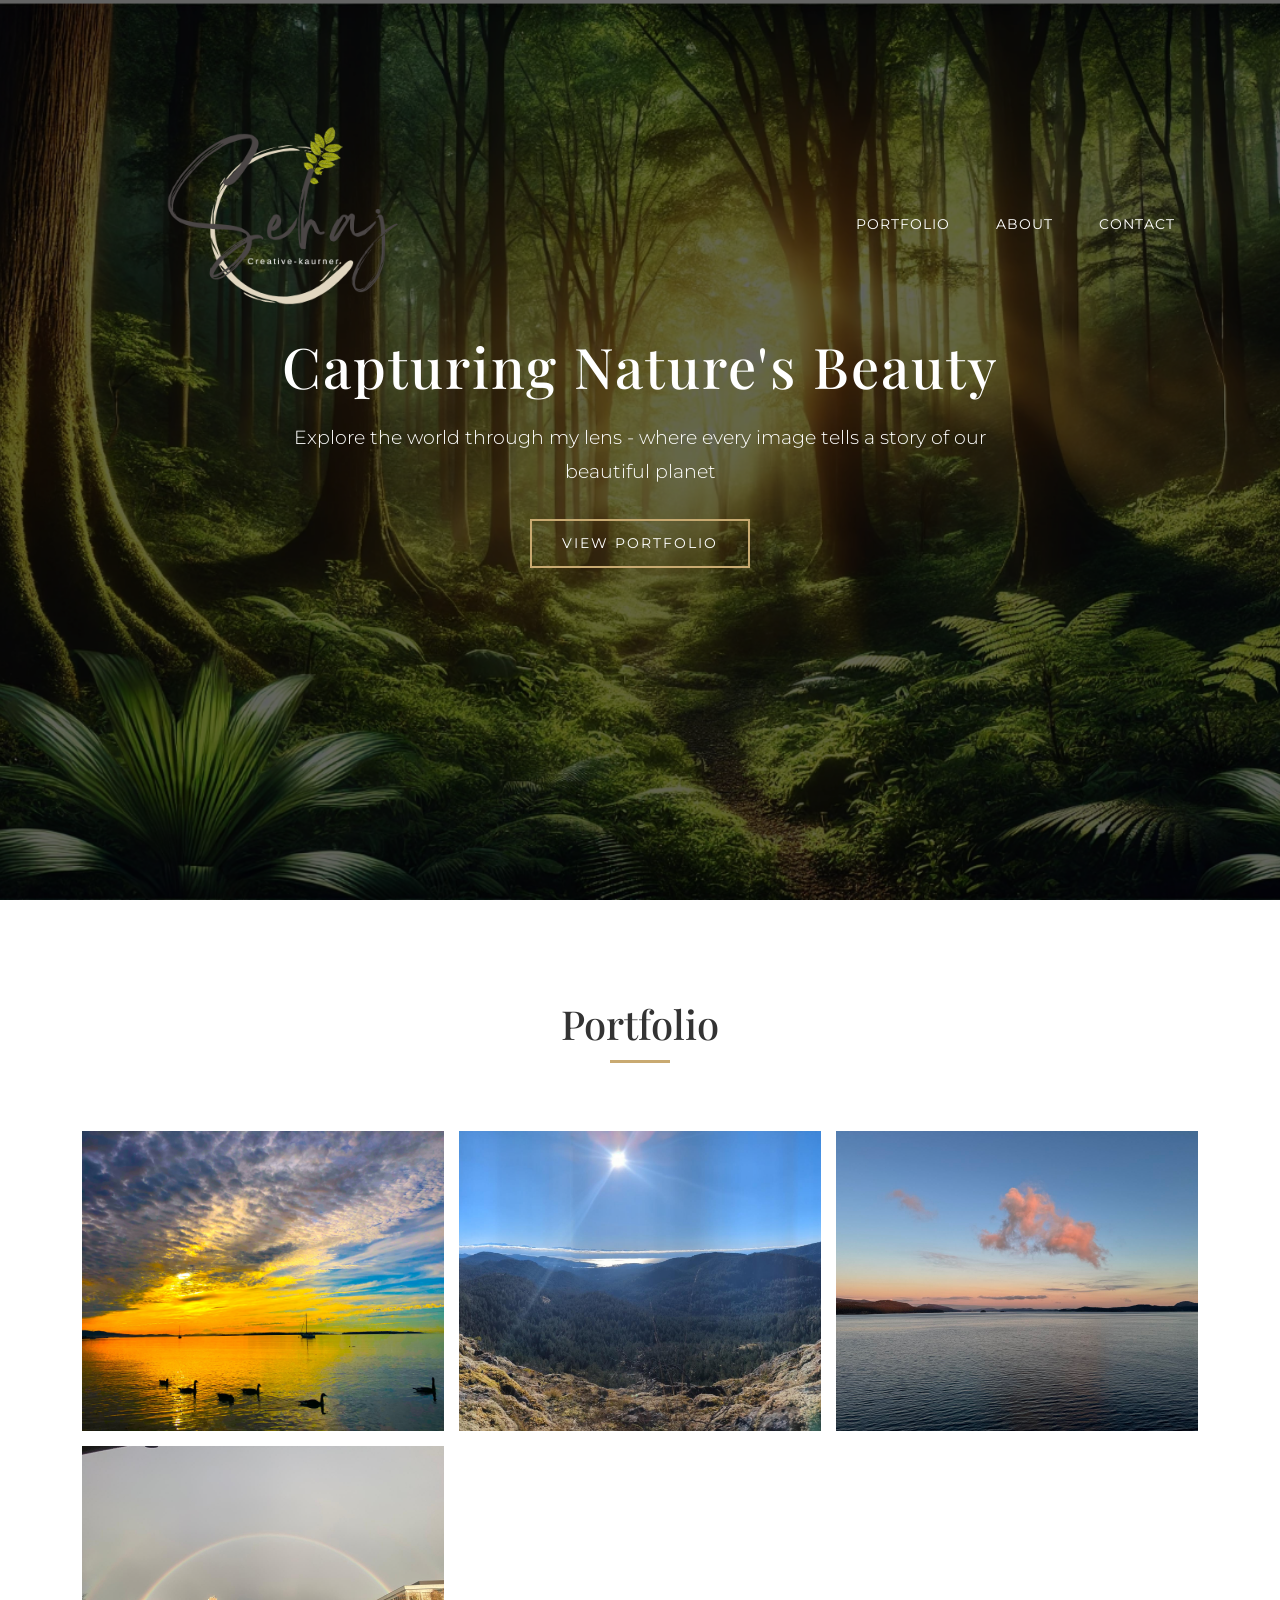
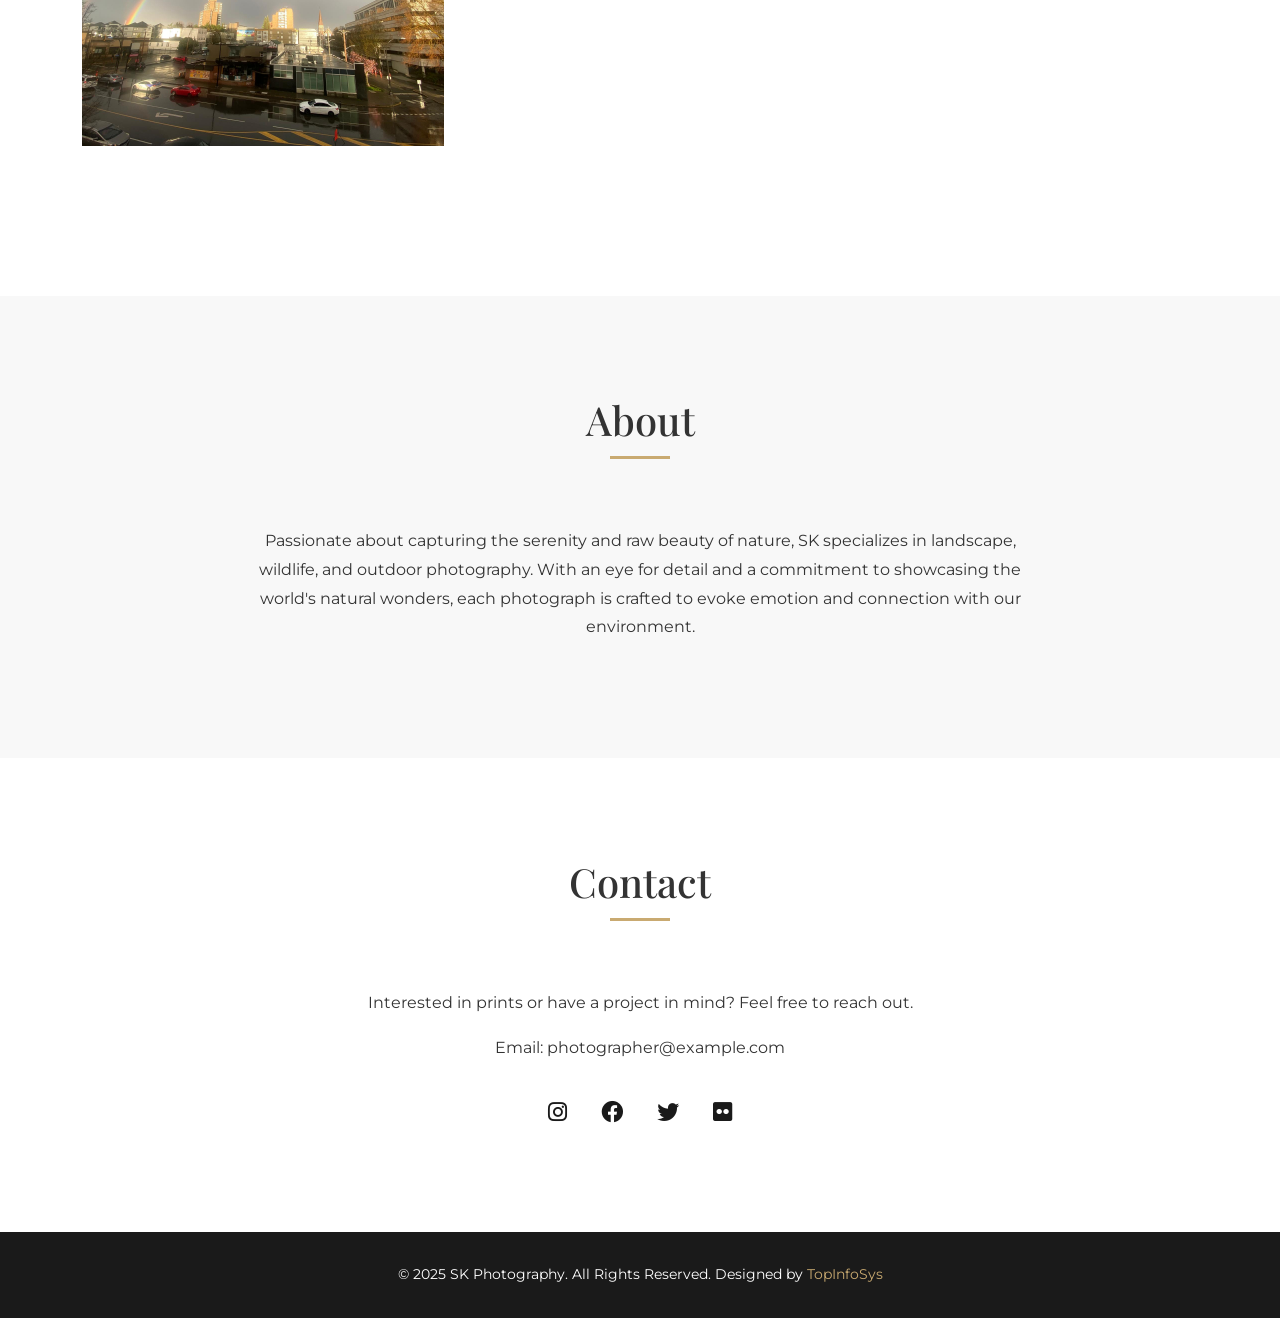
==== index.html @ 9649a6fe "Recentchangev4" ====
<!DOCTYPE html>
<html lang="en">
<head>
    <meta charset="UTF-8">
    <meta name="viewport" content="width=device-width, initial-scale=1.0">
    <title>Nature Photography</title>
    <link href="https://cdn.jsdelivr.net/npm/bootstrap@5.3.0/dist/css/bootstrap.min.css" rel="stylesheet">
    <link rel="stylesheet" href="https://cdnjs.cloudflare.com/ajax/libs/font-awesome/6.0.0-beta3/css/all.min.css">
    <link href="https://fonts.googleapis.com/css2?family=Montserrat:wght@300;400;500;600&family=Playfair+Display:wght@400;500;600&display=swap" rel="stylesheet">
    <style>
        :root {
            --primary-color: #1a1a1a;
            --secondary-color: #f8f8f8;
            --accent-color: #c9aa71;
            --text-color: #333;
            --light-text: #999;
        }
        
        body {
            font-family: 'Montserrat', sans-serif;
            background-color: var(--secondary-color);
            color: var(--text-color);
			background-image: url('bkg.jog');
            line-height: 1.8;
            margin: 0;
            padding: 0;
        }
        
        h1, h2, h3 {
            font-family: 'Playfair Display', serif;
            font-weight: 500;
        }
        
        .navbar {
            background-color: transparent;
            position: absolute;
            width: 100%;
            top: 0;
            z-index: 1000;
            padding: 20px 0;
            transition: all 0.3s ease;
        }
        
        .navbar.scrolled {
            background-color: var(--primary-color);
            position: fixed;
            padding: 10px 0;
            box-shadow: 0 2px 10px rgba(0,0,0,0.1);
        }
        
        .navbar-brand {
            font-family: 'Playfair Display', serif;
            font-size: 24px;
            color: white !important;
            letter-spacing: 1px;
            display: flex;
            align-items: center;
        }
        
        .logo-img {
            height: 400px;
            margin-right: 10px;
        }
        
        .nav-link {
            color: white !important;
            font-size: 14px;
            text-transform: uppercase;
            letter-spacing: 1px;
            margin: 0 15px;
            position: relative;
        }
        
        .nav-link:after {
            content: '';
            position: absolute;
            width: 0;
            height: 2px;
            background: var(--accent-color);
            left: 0;
            bottom: -5px;
            transition: width 0.3s;
        }
        
        .nav-link:hover:after {
            width: 100%;
        }
        
        .hero {
            background: url('hero.PNG') center/cover no-repeat;
            height: 100vh;
            display: flex;
            align-items: center;
            justify-content: center;
            position: relative;
            color: white;
        }
        
        .hero::before {
            content: "";
            position: absolute;
            top: 0; left: 0;
            width: 100%; height: 100%;
            background: rgba(0, 0, 0, 0.6);
        }
        
        .hero-content {
            text-align: center;
            position: relative;
            z-index: 1;
            max-width: 800px;
            padding: 20px;
        }
        
        .hero-content h1 {
            font-size: 3.5rem;
            margin-bottom: 20px;
            letter-spacing: 2px;
        }
        
        .hero-content p {
            font-size: 1.2rem;
            margin-bottom: 30px;
            font-weight: 300;
        }
        
        .btn-custom {
            background-color: transparent;
            color: white;
            border: 2px solid var(--accent-color);
            border-radius: 0;
            padding: 12px 30px;
            text-transform: uppercase;
            letter-spacing: 2px;
            font-size: 14px;
            transition: all 0.3s ease;
            position: relative;
            overflow: hidden;
        }
        
        .btn-custom:hover {
            background-color: var(--accent-color);
            color: var(--primary-color);
        }
        
        .section-title {
            text-align: center;
            margin-bottom: 60px;
            position: relative;
        }
        
        .section-title h2 {
            font-size: 2.5rem;
            display: inline-block;
            position: relative;
            padding-bottom: 15px;
        }
        
        .section-title h2:after {
            content: '';
            position: absolute;
            width: 60px;
            height: 3px;
            background: var(--accent-color);
            bottom: 0;
            left: 50%;
            transform: translateX(-50%);
        }
        
        .portfolio-section {
            padding: 100px 0;
            background-color: white;
        }
        
        .gallery-container {
            display: grid;
            grid-template-columns: repeat(auto-fill, minmax(300px, 1fr));
            grid-gap: 15px;
            margin-bottom: 50px;
        }
        
        .gallery-item {
            position: relative;
            overflow: hidden;
            height: 300px;
        }
        
        .gallery-item img {
            width: 100%;
            height: 100%;
            object-fit: cover;
            transition: transform 0.8s;
        }
        
        .gallery-item:hover img {
            transform: scale(1.05);
        }
        
        .gallery-overlay {
            position: absolute;
            top: 0;
            left: 0;
            width: 100%;
            height: 100%;
            background: rgba(0,0,0,0.7);
            opacity: 0;
            display: flex;
            align-items: center;
            justify-content: center;
            transition: opacity 0.5s;
        }
        
        .gallery-item:hover .gallery-overlay {
            opacity: 1;
        }
        
        .gallery-overlay-content {
            color: white;
            text-align: center;
            padding: 20px;
        }
        
        .gallery-overlay-content h4 {
            font-size: 18px;
            margin-bottom: 10px;
        }
        
        .gallery-overlay-content p {
            font-size: 14px;
            margin-bottom: 0;
        }
        
        .about-section {
            padding: 100px 0;
            background-color: var(--secondary-color);
        }
        
        .about-content {
            max-width: 800px;
            margin: 0 auto;
            text-align: center;
        }
        
        .contact-section {
            padding: 100px 0;
            background-color: white;
        }
        
        .contact-content {
            max-width: 800px;
            margin: 0 auto;
            text-align: center;
        }
        
        .social-icons {
            margin-top: 30px;
        }
        
        .social-icons a {
            color: var(--primary-color);
            font-size: 22px;
            margin: 0 15px;
            transition: color 0.3s;
        }
        
        .social-icons a:hover {
            color: var(--accent-color);
        }
        
        .footer {
            background: var(--primary-color);
            color: white;
            padding: 30px 0;
            text-align: center;
        }
        
        .footer p {
            margin-bottom: 0;
            font-size: 14px;
        }
        
        .footer a {
            color: var(--accent-color);
            text-decoration: none;
            transition: opacity 0.3s;
        }
        
        .footer a:hover {
            opacity: 0.8;
            text-decoration: underline;
        }
    </style>
</head>
<body>
    <nav class="navbar navbar-expand-lg navbar-dark">
        <div class="container">
            <a class="navbar-brand" href="#">
                <img src="logo.png" alt="Sehaj Photography Logo" class="logo-img">
            </a>
            <button class="navbar-toggler" type="button" data-bs-toggle="collapse" data-bs-target="#navbarNav" aria-controls="navbarNav" aria-expanded="false" aria-label="Toggle navigation">
                <span class="navbar-toggler-icon"></span>
            </button>
            <div class="collapse navbar-collapse" id="navbarNav">
                <ul class="navbar-nav ms-auto">
                    <li class="nav-item">
                        <a class="nav-link" href="#portfolio">Portfolio</a>
                    </li>
                    <li class="nav-item">
                        <a class="nav-link" href="#about">About</a>
                    </li>
                    <li class="nav-item">
                        <a class="nav-link" href="#contact">Contact</a>
                    </li>
                </ul>
            </div>
        </div>
    </nav>

    <section class="hero">
        <div class="hero-content">
            <h1>Capturing Nature's Beauty</h1>
            <p>Explore the world through my lens - where every image tells a story of our beautiful planet</p>
            <a href="#portfolio" class="btn btn-custom">View Portfolio</a>
        </div>
    </section>
    
    <section id="portfolio" class="portfolio-section">
        <div class="container">
            <div class="section-title">
                <h2>Portfolio</h2>
            </div>
            
            <div class="gallery-container">
                <div class="gallery-item">
                    <img src="sunrise.jpeg" alt="Sunrise">
                    <div class="gallery-overlay">
                        <div class="gallery-overlay-content">
                            <h4>Sunrise Moments</h4>
                            <p>Capturing the first light of day</p>
                        </div>
                    </div>
                </div>
                <div class="gallery-item">
                    <img src="mountains.jpeg" alt="Mountain">
                    <div class="gallery-overlay">
                        <div class="gallery-overlay-content">
                            <h4>Majestic Peaks</h4>
                            <p>The grandeur of mountain landscapes</p>
                        </div>
                    </div>
                </div>
                <div class="gallery-item">
                    <img src="Clouds.jpeg" alt="Clouds">
                    <div class="gallery-overlay">
                        <div class="gallery-overlay-content">
                            <h4>Sky Dreams</h4>
                            <p>The ever-changing canvas above</p>
                        </div>
                    </div>
                </div>
                <div class="gallery-item">
                    <img src="Rainbow.jpeg" alt="Rainbow">
                    <div class="gallery-overlay">
                        <div class="gallery-overlay-content">
                            <h4>Nature's Spectrum</h4>
                            <p>The magic after the rain</p>
                        </div>
                    </div>
                </div>
            </div>
        </div>
    </section>
    
    <section id="about" class="about-section">
        <div class="container">
            <div class="section-title">
                <h2>About</h2>
            </div>
            <div class="about-content">
                <p>Passionate about capturing the serenity and raw beauty of nature, SK specializes in landscape, wildlife, and outdoor photography. With an eye for detail and a commitment to showcasing the world's natural wonders, each photograph is crafted to evoke emotion and connection with our environment.</p>
            </div>
        </div>
    </section>
    
    <section id="contact" class="contact-section">
        <div class="container">
            <div class="section-title">
                <h2>Contact</h2>
            </div>
            <div class="contact-content">
                <p>Interested in prints or have a project in mind? Feel free to reach out.</p>
                <p>Email: photographer@example.com</p>
                <div class="social-icons">
                    <a href="#"><i class="fab fa-instagram"></i></a>
                    <a href="#"><i class="fab fa-facebook"></i></a>
                    <a href="#"><i class="fab fa-twitter"></i></a>
                    <a href="#"><i class="fab fa-flickr"></i></a>
                </div>
            </div>
        </div>
    </section>
    
    <footer class="footer">
        <div class="container">
            <p>© 2025 SK Photography. All Rights Reserved. Designed by <a href="https://www.topinfosys.com/">TopInfoSys</a></p>
        </div>
    </footer>
    
    <script src="https://cdn.jsdelivr.net/npm/bootstrap@5.3.0/dist/js/bootstrap.bundle.min.js"></script>
    <script>
        // Navbar scroll effect
        window.addEventListener('scroll', function() {
            const navbar = document.querySelector('.navbar');
            if (window.scrollY > 50) {
                navbar.classList.add('scrolled');
            } else {
                navbar.classList.remove('scrolled');
            }
        });
    </script>
</body>
</html>
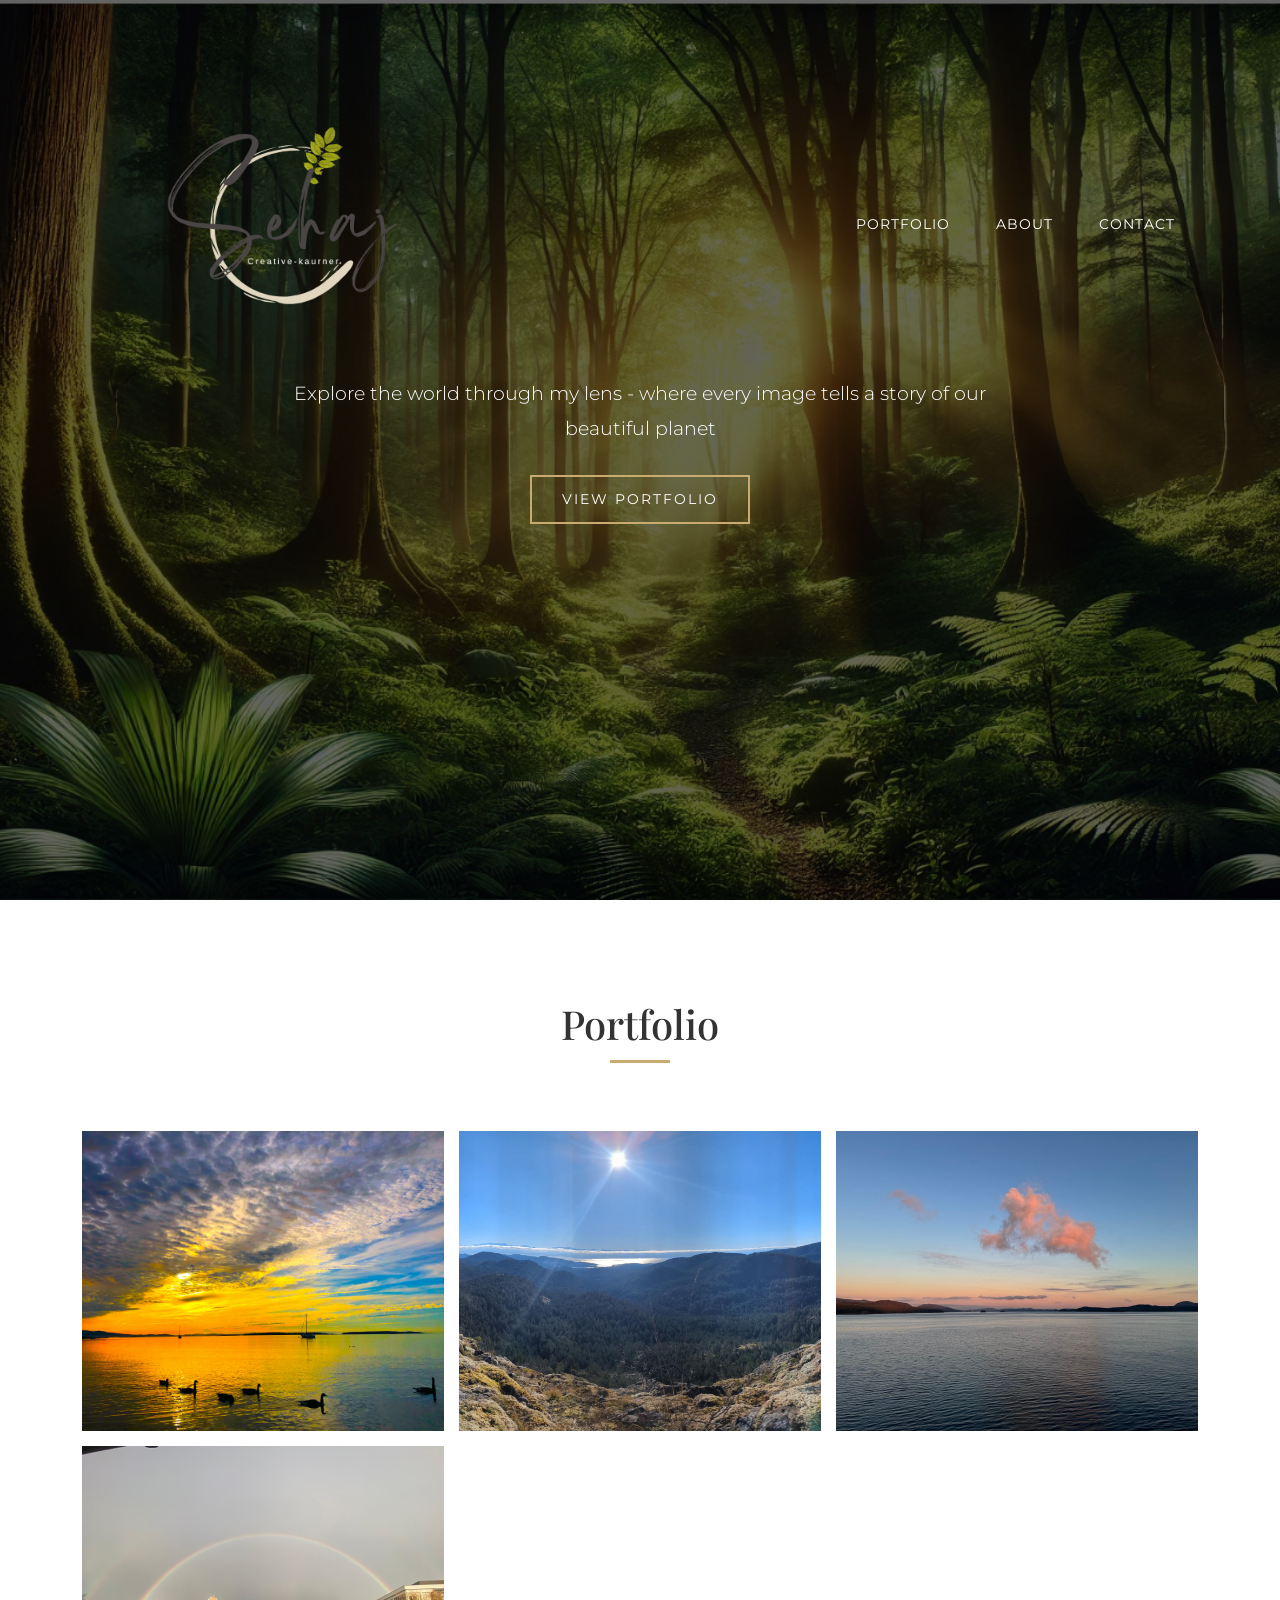
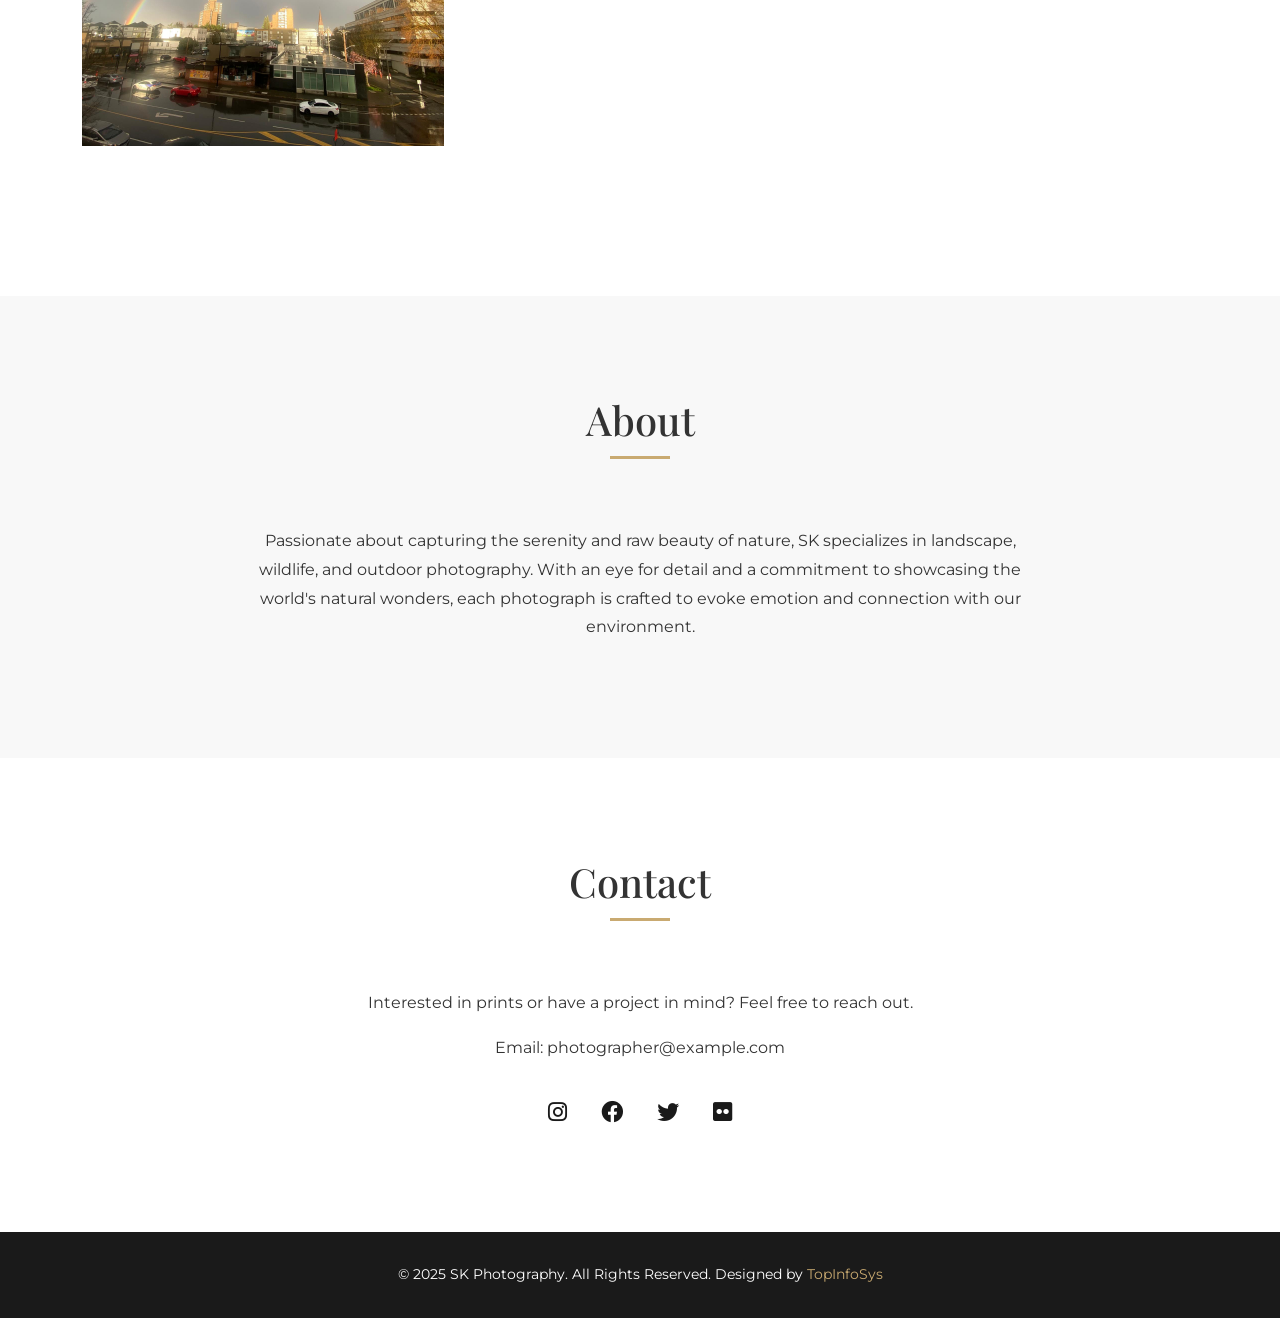
==== commit 281ea878: "sjvchanges" ====
--- a/index.html
+++ b/index.html
@@ -318,7 +318,6 @@
 
     <section class="hero">
         <div class="hero-content">
-            <h1>Capturing Nature's Beauty</h1>
             <p>Explore the world through my lens - where every image tells a story of our beautiful planet</p>
             <a href="#portfolio" class="btn btn-custom">View Portfolio</a>
         </div>
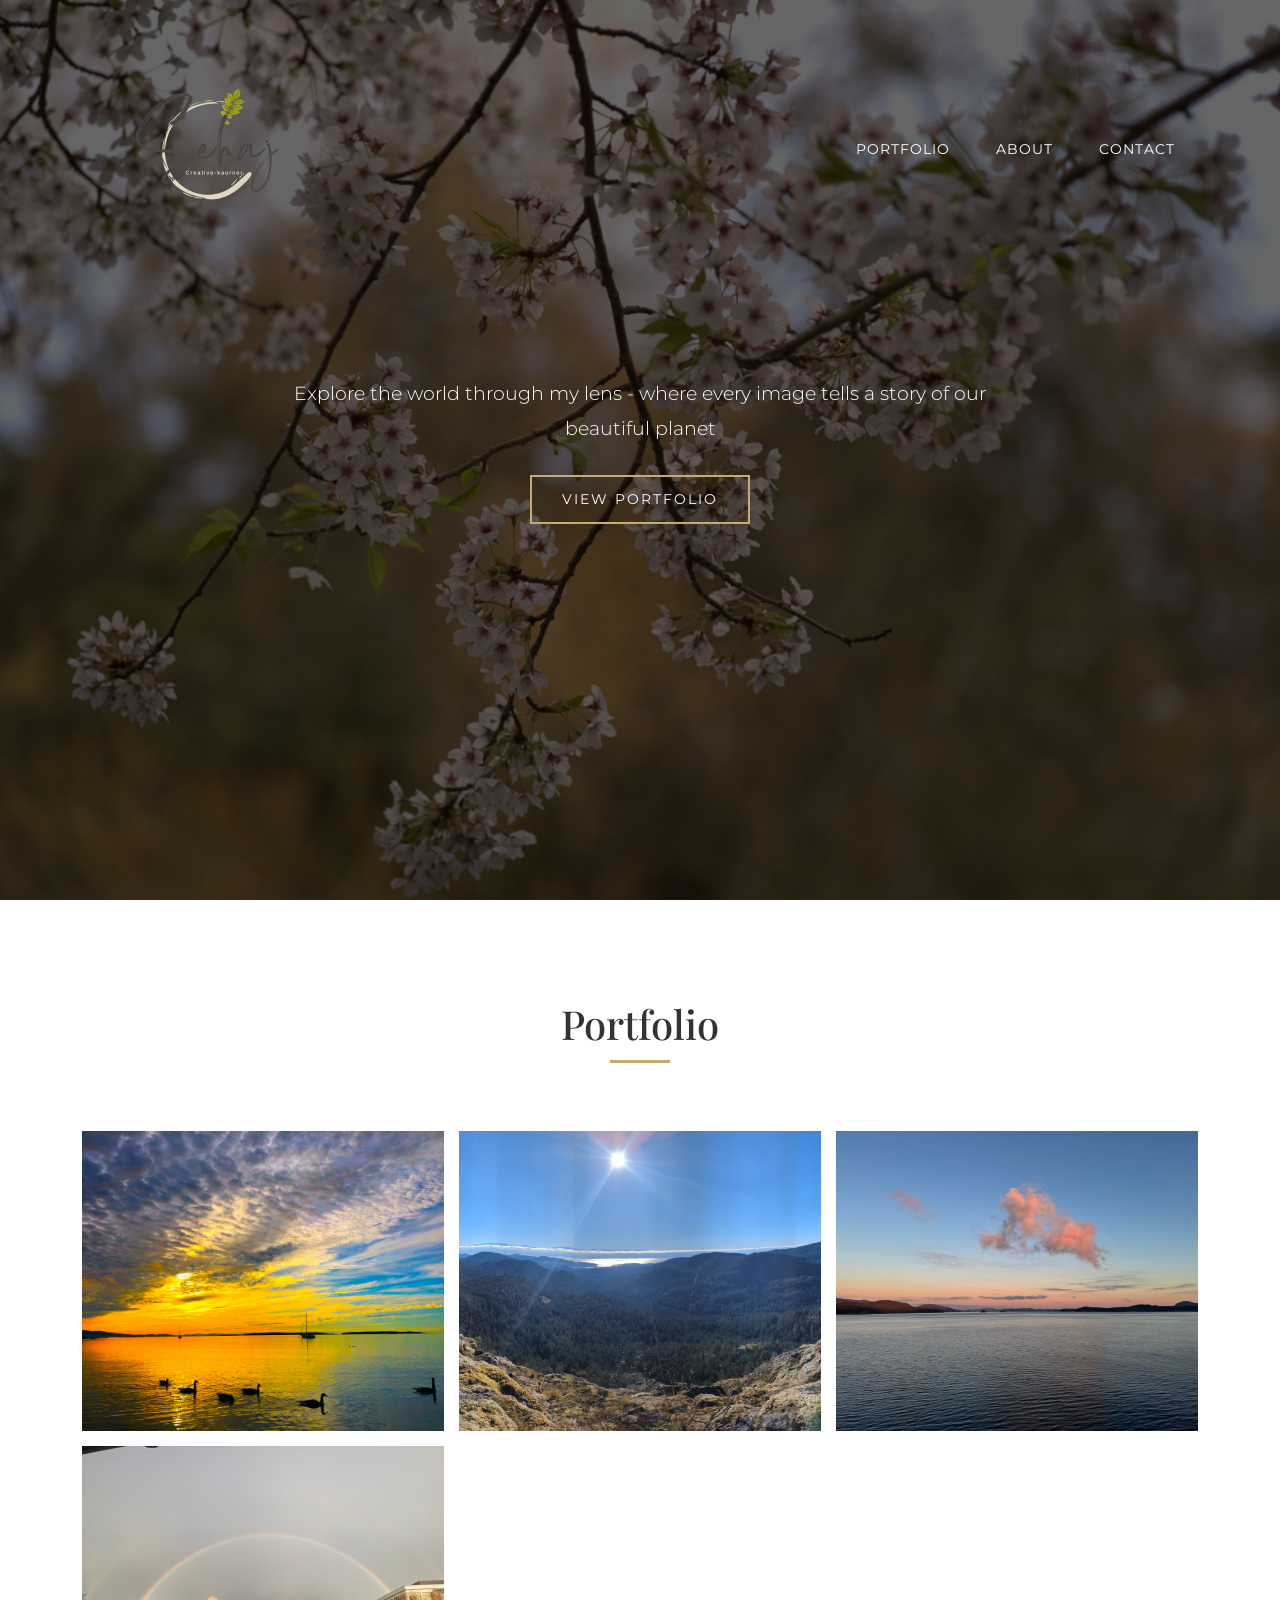
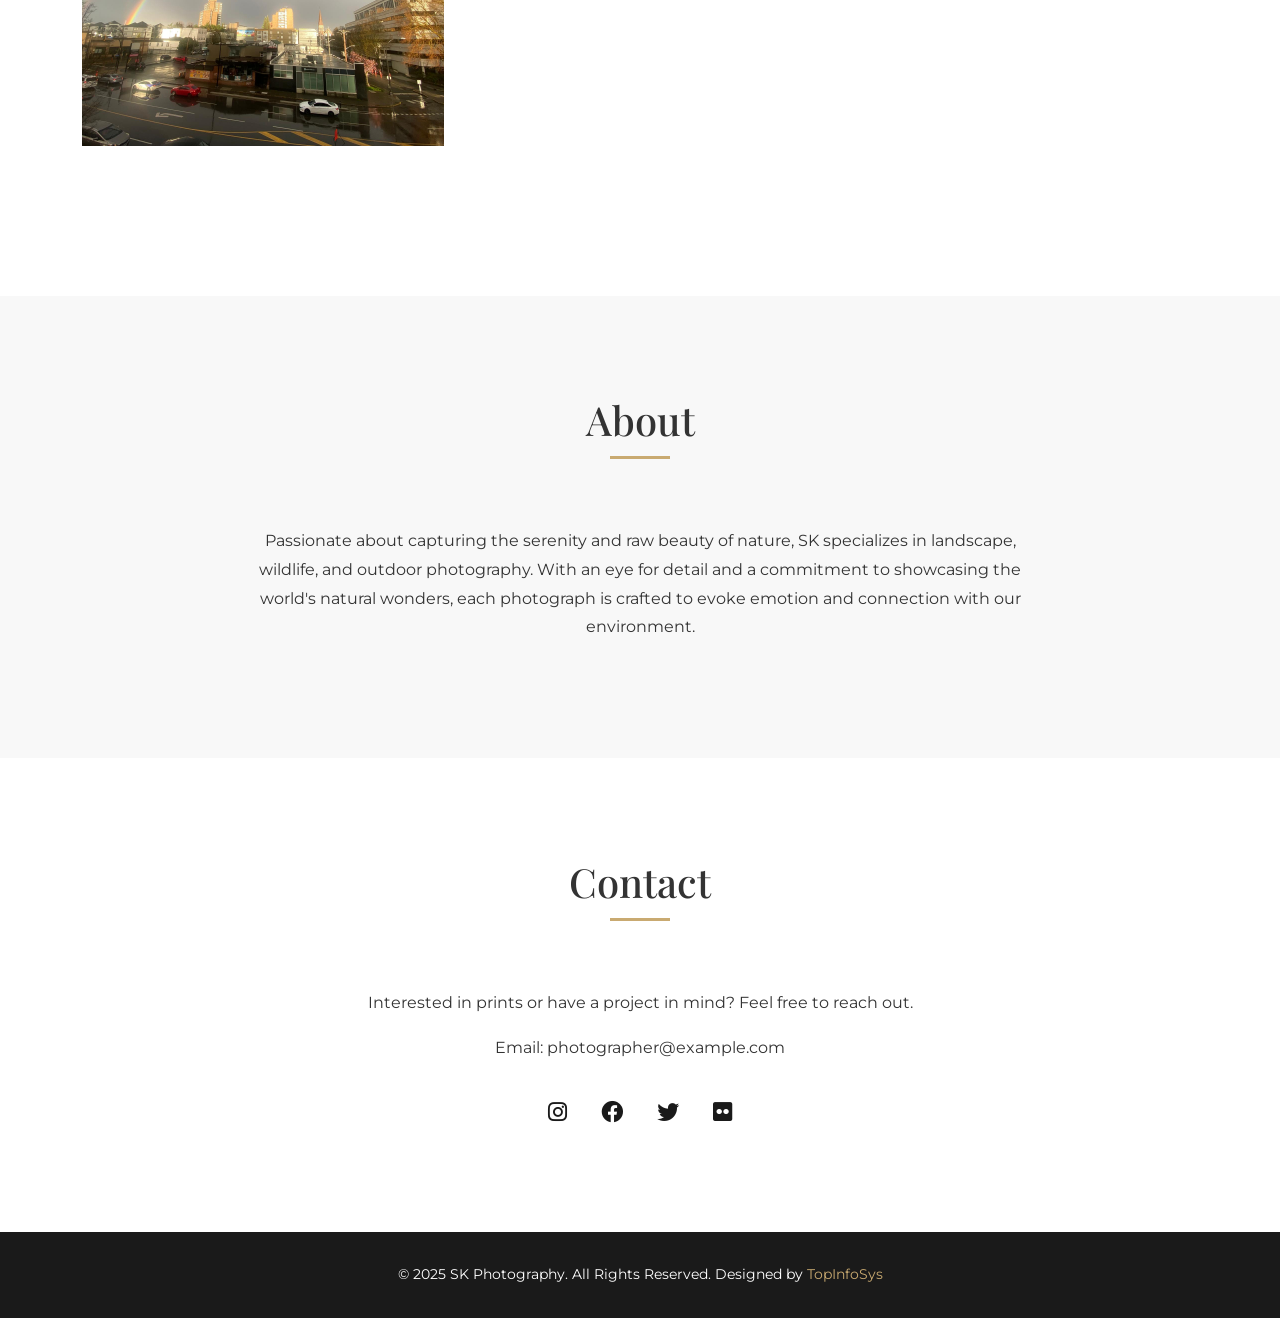
==== commit f056a40e: "sj6" ====
--- a/index.html
+++ b/index.html
@@ -58,7 +58,7 @@
         }
         
         .logo-img {
-            height: 400px;
+            height: 250px;
             margin-right: 10px;
         }
         
@@ -87,7 +87,7 @@
         }
         
         .hero {
-            background: url('hero.PNG') center/cover no-repeat;
+            background: url('hero.png') center/cover no-repeat;
             height: 100vh;
             display: flex;
             align-items: center;
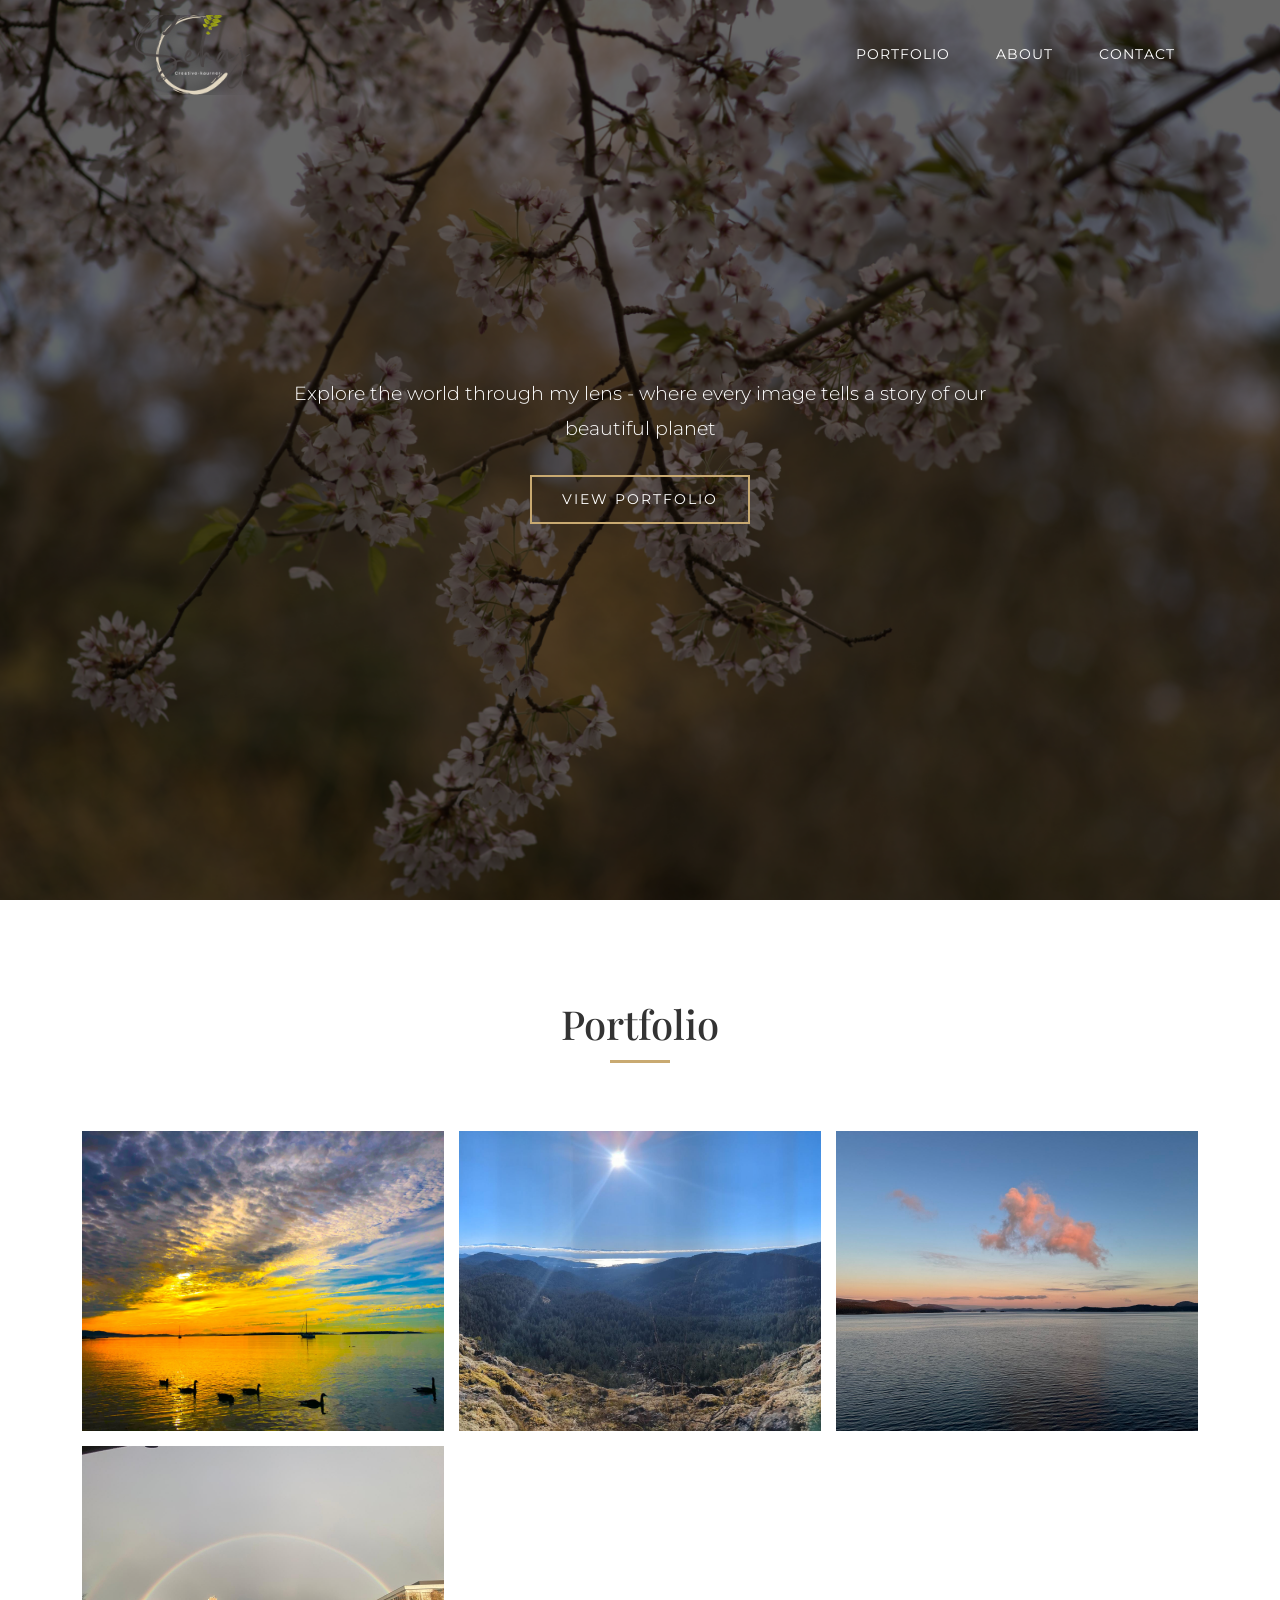
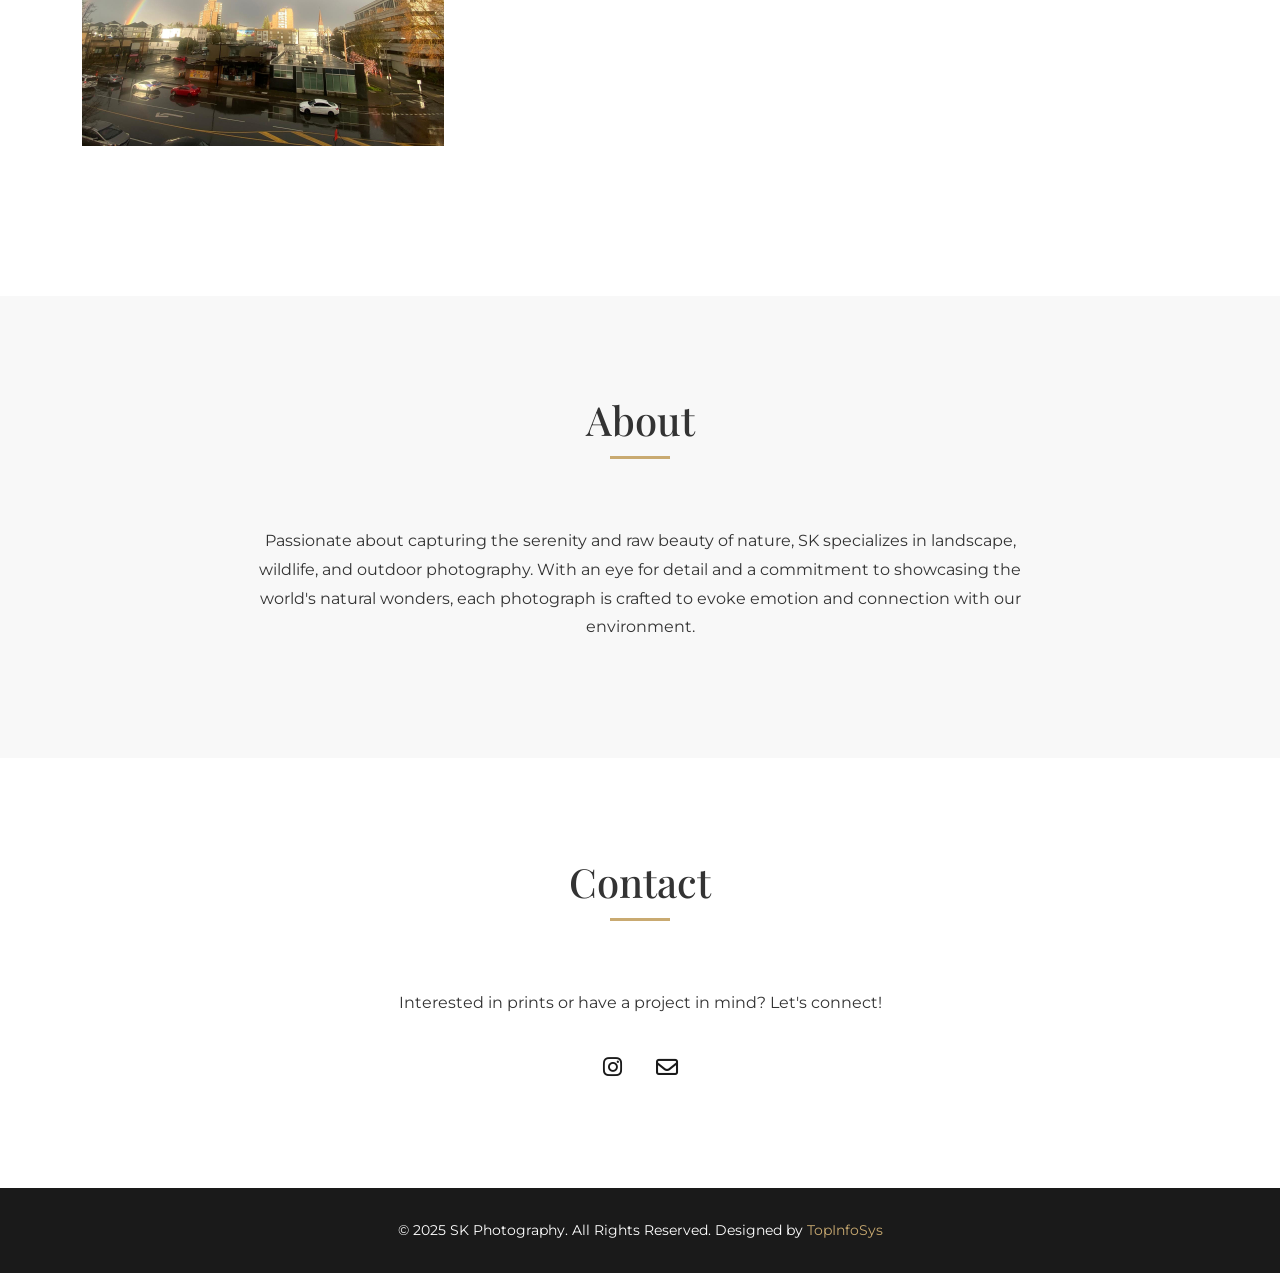
==== commit 588a441c: "footer" ====
--- a/index.html
+++ b/index.html
@@ -1,421 +1,495 @@
-<!DOCTYPE html>
-<html lang="en">
-<head>
-    <meta charset="UTF-8">
-    <meta name="viewport" content="width=device-width, initial-scale=1.0">
-    <title>Nature Photography</title>
-    <link href="https://cdn.jsdelivr.net/npm/bootstrap@5.3.0/dist/css/bootstrap.min.css" rel="stylesheet">
-    <link rel="stylesheet" href="https://cdnjs.cloudflare.com/ajax/libs/font-awesome/6.0.0-beta3/css/all.min.css">
-    <link href="https://fonts.googleapis.com/css2?family=Montserrat:wght@300;400;500;600&family=Playfair+Display:wght@400;500;600&display=swap" rel="stylesheet">
-    <style>
-        :root {
-            --primary-color: #1a1a1a;
-            --secondary-color: #f8f8f8;
-            --accent-color: #c9aa71;
-            --text-color: #333;
-            --light-text: #999;
-        }
-        
-        body {
-            font-family: 'Montserrat', sans-serif;
-            background-color: var(--secondary-color);
-            color: var(--text-color);
-			background-image: url('bkg.jog');
-            line-height: 1.8;
-            margin: 0;
-            padding: 0;
-        }
-        
-        h1, h2, h3 {
-            font-family: 'Playfair Display', serif;
-            font-weight: 500;
-        }
-        
-        .navbar {
-            background-color: transparent;
-            position: absolute;
-            width: 100%;
-            top: 0;
-            z-index: 1000;
-            padding: 20px 0;
-            transition: all 0.3s ease;
-        }
-        
-        .navbar.scrolled {
-            background-color: var(--primary-color);
-            position: fixed;
-            padding: 10px 0;
-            box-shadow: 0 2px 10px rgba(0,0,0,0.1);
-        }
-        
-        .navbar-brand {
-            font-family: 'Playfair Display', serif;
-            font-size: 24px;
-            color: white !important;
-            letter-spacing: 1px;
-            display: flex;
-            align-items: center;
-        }
-        
-        .logo-img {
-            height: 250px;
-            margin-right: 10px;
-        }
-        
-        .nav-link {
-            color: white !important;
-            font-size: 14px;
-            text-transform: uppercase;
-            letter-spacing: 1px;
-            margin: 0 15px;
-            position: relative;
-        }
-        
-        .nav-link:after {
-            content: '';
-            position: absolute;
-            width: 0;
-            height: 2px;
-            background: var(--accent-color);
-            left: 0;
-            bottom: -5px;
-            transition: width 0.3s;
-        }
-        
-        .nav-link:hover:after {
-            width: 100%;
-        }
-        
-        .hero {
-            background: url('hero.png') center/cover no-repeat;
-            height: 100vh;
-            display: flex;
-            align-items: center;
-            justify-content: center;
-            position: relative;
-            color: white;
-        }
-        
-        .hero::before {
-            content: "";
-            position: absolute;
-            top: 0; left: 0;
-            width: 100%; height: 100%;
-            background: rgba(0, 0, 0, 0.6);
-        }
-        
-        .hero-content {
-            text-align: center;
-            position: relative;
-            z-index: 1;
-            max-width: 800px;
-            padding: 20px;
-        }
-        
-        .hero-content h1 {
-            font-size: 3.5rem;
-            margin-bottom: 20px;
-            letter-spacing: 2px;
-        }
-        
-        .hero-content p {
-            font-size: 1.2rem;
-            margin-bottom: 30px;
-            font-weight: 300;
-        }
-        
-        .btn-custom {
-            background-color: transparent;
-            color: white;
-            border: 2px solid var(--accent-color);
-            border-radius: 0;
-            padding: 12px 30px;
-            text-transform: uppercase;
-            letter-spacing: 2px;
-            font-size: 14px;
-            transition: all 0.3s ease;
-            position: relative;
-            overflow: hidden;
-        }
-        
-        .btn-custom:hover {
-            background-color: var(--accent-color);
-            color: var(--primary-color);
-        }
-        
-        .section-title {
-            text-align: center;
-            margin-bottom: 60px;
-            position: relative;
-        }
-        
-        .section-title h2 {
-            font-size: 2.5rem;
-            display: inline-block;
-            position: relative;
-            padding-bottom: 15px;
-        }
-        
-        .section-title h2:after {
-            content: '';
-            position: absolute;
-            width: 60px;
-            height: 3px;
-            background: var(--accent-color);
-            bottom: 0;
-            left: 50%;
-            transform: translateX(-50%);
-        }
-        
-        .portfolio-section {
-            padding: 100px 0;
-            background-color: white;
-        }
-        
-        .gallery-container {
-            display: grid;
-            grid-template-columns: repeat(auto-fill, minmax(300px, 1fr));
-            grid-gap: 15px;
-            margin-bottom: 50px;
-        }
-        
-        .gallery-item {
-            position: relative;
-            overflow: hidden;
-            height: 300px;
-        }
-        
-        .gallery-item img {
-            width: 100%;
-            height: 100%;
-            object-fit: cover;
-            transition: transform 0.8s;
-        }
-        
-        .gallery-item:hover img {
-            transform: scale(1.05);
-        }
-        
-        .gallery-overlay {
-            position: absolute;
-            top: 0;
-            left: 0;
-            width: 100%;
-            height: 100%;
-            background: rgba(0,0,0,0.7);
-            opacity: 0;
-            display: flex;
-            align-items: center;
-            justify-content: center;
-            transition: opacity 0.5s;
-        }
-        
-        .gallery-item:hover .gallery-overlay {
-            opacity: 1;
-        }
-        
-        .gallery-overlay-content {
-            color: white;
-            text-align: center;
-            padding: 20px;
-        }
-        
-        .gallery-overlay-content h4 {
-            font-size: 18px;
-            margin-bottom: 10px;
-        }
-        
-        .gallery-overlay-content p {
-            font-size: 14px;
-            margin-bottom: 0;
-        }
-        
-        .about-section {
-            padding: 100px 0;
-            background-color: var(--secondary-color);
-        }
-        
-        .about-content {
-            max-width: 800px;
-            margin: 0 auto;
-            text-align: center;
-        }
-        
-        .contact-section {
-            padding: 100px 0;
-            background-color: white;
-        }
-        
-        .contact-content {
-            max-width: 800px;
-            margin: 0 auto;
-            text-align: center;
-        }
-        
-        .social-icons {
-            margin-top: 30px;
-        }
-        
-        .social-icons a {
-            color: var(--primary-color);
-            font-size: 22px;
-            margin: 0 15px;
-            transition: color 0.3s;
-        }
-        
-        .social-icons a:hover {
-            color: var(--accent-color);
-        }
-        
-        .footer {
-            background: var(--primary-color);
-            color: white;
-            padding: 30px 0;
-            text-align: center;
-        }
-        
-        .footer p {
-            margin-bottom: 0;
-            font-size: 14px;
-        }
-        
-        .footer a {
-            color: var(--accent-color);
-            text-decoration: none;
-            transition: opacity 0.3s;
-        }
-        
-        .footer a:hover {
-            opacity: 0.8;
-            text-decoration: underline;
-        }
-    </style>
-</head>
-<body>
-    <nav class="navbar navbar-expand-lg navbar-dark">
-        <div class="container">
-            <a class="navbar-brand" href="#">
-                <img src="logo.png" alt="Sehaj Photography Logo" class="logo-img">
-            </a>
-            <button class="navbar-toggler" type="button" data-bs-toggle="collapse" data-bs-target="#navbarNav" aria-controls="navbarNav" aria-expanded="false" aria-label="Toggle navigation">
-                <span class="navbar-toggler-icon"></span>
-            </button>
-            <div class="collapse navbar-collapse" id="navbarNav">
-                <ul class="navbar-nav ms-auto">
-                    <li class="nav-item">
-                        <a class="nav-link" href="#portfolio">Portfolio</a>
-                    </li>
-                    <li class="nav-item">
-                        <a class="nav-link" href="#about">About</a>
-                    </li>
-                    <li class="nav-item">
-                        <a class="nav-link" href="#contact">Contact</a>
-                    </li>
-                </ul>
-            </div>
-        </div>
-    </nav>
-
-    <section class="hero">
-        <div class="hero-content">
-            <p>Explore the world through my lens - where every image tells a story of our beautiful planet</p>
-            <a href="#portfolio" class="btn btn-custom">View Portfolio</a>
-        </div>
-    </section>
-    
-    <section id="portfolio" class="portfolio-section">
-        <div class="container">
-            <div class="section-title">
-                <h2>Portfolio</h2>
-            </div>
-            
-            <div class="gallery-container">
-                <div class="gallery-item">
-                    <img src="sunrise.jpeg" alt="Sunrise">
-                    <div class="gallery-overlay">
-                        <div class="gallery-overlay-content">
-                            <h4>Sunrise Moments</h4>
-                            <p>Capturing the first light of day</p>
-                        </div>
-                    </div>
-                </div>
-                <div class="gallery-item">
-                    <img src="mountains.jpeg" alt="Mountain">
-                    <div class="gallery-overlay">
-                        <div class="gallery-overlay-content">
-                            <h4>Majestic Peaks</h4>
-                            <p>The grandeur of mountain landscapes</p>
-                        </div>
-                    </div>
-                </div>
-                <div class="gallery-item">
-                    <img src="Clouds.jpeg" alt="Clouds">
-                    <div class="gallery-overlay">
-                        <div class="gallery-overlay-content">
-                            <h4>Sky Dreams</h4>
-                            <p>The ever-changing canvas above</p>
-                        </div>
-                    </div>
-                </div>
-                <div class="gallery-item">
-                    <img src="Rainbow.jpeg" alt="Rainbow">
-                    <div class="gallery-overlay">
-                        <div class="gallery-overlay-content">
-                            <h4>Nature's Spectrum</h4>
-                            <p>The magic after the rain</p>
-                        </div>
-                    </div>
-                </div>
-            </div>
-        </div>
-    </section>
-    
-    <section id="about" class="about-section">
-        <div class="container">
-            <div class="section-title">
-                <h2>About</h2>
-            </div>
-            <div class="about-content">
-                <p>Passionate about capturing the serenity and raw beauty of nature, SK specializes in landscape, wildlife, and outdoor photography. With an eye for detail and a commitment to showcasing the world's natural wonders, each photograph is crafted to evoke emotion and connection with our environment.</p>
-            </div>
-        </div>
-    </section>
-    
-    <section id="contact" class="contact-section">
-        <div class="container">
-            <div class="section-title">
-                <h2>Contact</h2>
-            </div>
-            <div class="contact-content">
-                <p>Interested in prints or have a project in mind? Feel free to reach out.</p>
-                <p>Email: photographer@example.com</p>
-                <div class="social-icons">
-                    <a href="#"><i class="fab fa-instagram"></i></a>
-                    <a href="#"><i class="fab fa-facebook"></i></a>
-                    <a href="#"><i class="fab fa-twitter"></i></a>
-                    <a href="#"><i class="fab fa-flickr"></i></a>
-                </div>
-            </div>
-        </div>
-    </section>
-    
-    <footer class="footer">
-        <div class="container">
-            <p>© 2025 SK Photography. All Rights Reserved. Designed by <a href="https://www.topinfosys.com/">TopInfoSys</a></p>
-        </div>
-    </footer>
-    
-    <script src="https://cdn.jsdelivr.net/npm/bootstrap@5.3.0/dist/js/bootstrap.bundle.min.js"></script>
-    <script>
-        // Navbar scroll effect
-        window.addEventListener('scroll', function() {
-            const navbar = document.querySelector('.navbar');
-            if (window.scrollY > 50) {
-                navbar.classList.add('scrolled');
-            } else {
-                navbar.classList.remove('scrolled');
-            }
-        });
-    </script>
-</body>
-</html>
+<!DOCTYPE html>
+<html lang="en">
+<head>
+    <meta charset="UTF-8">
+    <meta name="viewport" content="width=device-width, initial-scale=1.0">
+    <title>Nature Photography</title>
+    <link href="https://cdn.jsdelivr.net/npm/bootstrap@5.3.0/dist/css/bootstrap.min.css" rel="stylesheet">
+    <link rel="stylesheet" href="https://cdnjs.cloudflare.com/ajax/libs/font-awesome/6.0.0-beta3/css/all.min.css">
+    <link href="https://fonts.googleapis.com/css2?family=Montserrat:wght@300;400;500;600&family=Playfair+Display:wght@400;500;600&display=swap" rel="stylesheet">
+    <style>
+        :root {
+            --primary-color: #1a1a1a;
+            --secondary-color: #f8f8f8;
+            --accent-color: #c9aa71;
+            --text-color: #333;
+            --light-text: #999;
+        }
+        
+        body {
+            font-family: 'Montserrat', sans-serif;
+            background-color: var(--secondary-color);
+            color: var(--text-color);
+            background-image: url('bkg.jpg');
+            line-height: 1.8;
+            margin: 0;
+            padding: 0;
+        }
+        
+        h1, h2, h3 {
+            font-family: 'Playfair Display', serif;
+            font-weight: 500;
+        }
+        
+        .navbar {
+            background-color: transparent !important;
+            position: absolute;
+            width: 100%;
+            top: 0;
+            z-index: 1000;
+            padding: 10px 0;
+            transition: all 0.3s ease;
+        }
+        
+        .navbar.scrolled {
+            background-color: rgba(26, 26, 26, 0.7) !important;
+            position: fixed;
+            padding: 5px 0;
+            box-shadow: 0 2px 10px rgba(0,0,0,0.1);
+        }
+        
+        .navbar-brand {
+            font-family: 'Playfair Display', serif;
+            font-size: 24px;
+            color: white !important;
+            letter-spacing: 1px;
+            display: flex;
+            align-items: center;
+        }
+        
+        .logo-container {
+            display: flex;
+            align-items: center;
+            height: 80px; /* Keep the container height fixed */
+            overflow: hidden;
+            /* Removed background */
+            padding: 5px 10px;
+        }
+        
+        .logo-img {
+            height: 200px; /* Increased size further */
+            width: auto;
+            object-fit: contain;
+            filter: drop-shadow(0 0 8px rgba(0, 0, 0, 0.8)); /* Enhanced shadow for visibility without background */
+        }
+        
+        .navbar-toggler {
+            border: 2px solid rgba(255, 255, 255, 0.8);
+            padding: 4px 8px;
+        }
+        
+        .navbar-toggler-icon {
+            background-image: url("data:image/svg+xml,%3csvg xmlns='http://www.w3.org/2000/svg' viewBox='0 0 30 30'%3e%3cpath stroke='rgba%28255, 255, 255, 0.8%29' stroke-linecap='round' stroke-miterlimit='10' stroke-width='2' d='M4 7h22M4 15h22M4 23h22'/%3e%3c/svg%3e");
+        }
+        
+        @media (max-width: 991px) {
+            .logo-container {
+                height: 60px;
+            }
+            
+            .logo-img {
+                height: 160px; /* Increased for mobile as well */
+            }
+            
+            .navbar-collapse {
+                background-color: rgba(26, 26, 26, 0.8);
+                padding: 15px;
+                border-radius: 5px;
+                margin-top: 10px;
+            }
+            
+            .navbar-nav {
+                text-align: center;
+            }
+            
+            .nav-item {
+                margin: 8px 0;
+            }
+        }
+        
+        .nav-link {
+            color: white !important;
+            font-size: 14px;
+            text-transform: uppercase;
+            letter-spacing: 1px;
+            margin: 0 15px;
+            position: relative;
+        }
+        
+        .nav-link:after {
+            content: '';
+            position: absolute;
+            width: 0;
+            height: 2px;
+            background: var(--accent-color);
+            left: 0;
+            bottom: -5px;
+            transition: width 0.3s;
+        }
+        
+        .nav-link:hover:after {
+            width: 100%;
+        }
+        
+        .hero {
+            background: url('hero.png') center/cover no-repeat;
+            height: 100vh;
+            display: flex;
+            align-items: center;
+            justify-content: center;
+            position: relative;
+            color: white;
+        }
+        
+        .hero::before {
+            content: "";
+            position: absolute;
+            top: 0;
+            left: 0;
+            width: 100%;
+            height: 100%;
+            background: rgba(0, 0, 0, 0.6);
+        }
+        
+        .hero-content {
+            text-align: center;
+            position: relative;
+            z-index: 1;
+            max-width: 800px;
+            padding: 20px;
+        }
+        
+        .hero-content h1 {
+            font-size: 3.5rem;
+            margin-bottom: 20px;
+            letter-spacing: 2px;
+        }
+        
+        .hero-content p {
+            font-size: 1.2rem;
+            margin-bottom: 30px;
+            font-weight: 300;
+        }
+        
+        .btn-custom {
+            background-color: transparent;
+            color: white;
+            border: 2px solid var(--accent-color);
+            border-radius: 0;
+            padding: 12px 30px;
+            text-transform: uppercase;
+            letter-spacing: 2px;
+            font-size: 14px;
+            transition: all 0.3s ease;
+            position: relative;
+            overflow: hidden;
+        }
+        
+        .btn-custom:hover {
+            background-color: var(--accent-color);
+            color: var(--primary-color);
+        }
+        
+        .section-title {
+            text-align: center;
+            margin-bottom: 60px;
+            position: relative;
+        }
+        
+        .section-title h2 {
+            font-size: 2.5rem;
+            display: inline-block;
+            position: relative;
+            padding-bottom: 15px;
+        }
+        
+        .section-title h2:after {
+            content: '';
+            position: absolute;
+            width: 60px;
+            height: 3px;
+            background: var(--accent-color);
+            bottom: 0;
+            left: 50%;
+            transform: translateX(-50%);
+        }
+        
+        .portfolio-section {
+            padding: 100px 0;
+            background-color: white;
+        }
+        
+        .gallery-container {
+            display: grid;
+            grid-template-columns: repeat(auto-fill, minmax(300px, 1fr));
+            grid-gap: 15px;
+            margin-bottom: 50px;
+        }
+        
+        .gallery-item {
+            position: relative;
+            overflow: hidden;
+            height: 300px;
+        }
+        
+        .gallery-item img {
+            width: 100%;
+            height: 100%;
+            object-fit: cover;
+            transition: transform 0.8s;
+        }
+        
+        .gallery-item:hover img {
+            transform: scale(1.05);
+        }
+        
+        .gallery-overlay {
+            position: absolute;
+            top: 0;
+            left: 0;
+            width: 100%;
+            height: 100%;
+            background: rgba(0,0,0,0.7);
+            opacity: 0;
+            display: flex;
+            align-items: center;
+            justify-content: center;
+            transition: opacity 0.5s;
+        }
+        
+        .gallery-item:hover .gallery-overlay {
+            opacity: 1;
+        }
+        
+        .gallery-overlay-content {
+            color: white;
+            text-align: center;
+            padding: 20px;
+        }
+        
+        .gallery-overlay-content h4 {
+            font-size: 18px;
+            margin-bottom: 10px;
+        }
+        
+        .gallery-overlay-content p {
+            font-size: 14px;
+            margin-bottom: 0;
+        }
+        
+        .about-section {
+            padding: 100px 0;
+            background-color: var(--secondary-color);
+        }
+        
+        .about-content {
+            max-width: 800px;
+            margin: 0 auto;
+            text-align: center;
+        }
+        
+        .contact-section {
+            padding: 100px 0;
+            background-color: white;
+        }
+        
+        .contact-content {
+            max-width: 800px;
+            margin: 0 auto;
+            text-align: center;
+        }
+        
+        .social-icons {
+            margin-top: 30px;
+        }
+        
+        .social-icons a {
+            color: var(--primary-color);
+            font-size: 22px;
+            margin: 0 15px;
+            transition: color 0.3s;
+        }
+        
+        .social-icons a:hover {
+            color: var(--accent-color);
+        }
+        
+        .footer {
+            background: var(--primary-color);
+            color: white;
+            padding: 30px 0;
+            text-align: center;
+        }
+        
+        .footer p {
+            margin-bottom: 0;
+            font-size: 14px;
+        }
+        
+        .footer a {
+            color: var(--accent-color);
+            text-decoration: none;
+            transition: opacity 0.3s;
+        }
+        
+        .footer a:hover {
+            opacity: 0.8;
+            text-decoration: underline;
+        }
+    </style>
+</head>
+<body>
+    <nav class="navbar navbar-expand-lg navbar-dark">
+        <div class="container">
+            <a class="navbar-brand" href="#">
+                <div class="logo-container">
+                    <img src="logo.png" alt="Sehaj Photography Logo" class="logo-img">
+                </div>
+            </a>
+            <button class="navbar-toggler" type="button" data-bs-toggle="collapse" data-bs-target="#navbarNav" aria-controls="navbarNav" aria-expanded="false" aria-label="Toggle navigation">
+                <span class="navbar-toggler-icon"></span>
+            </button>
+            <div class="collapse navbar-collapse" id="navbarNav">
+                <ul class="navbar-nav ms-auto">
+                    <li class="nav-item">
+                        <a class="nav-link" href="#portfolio">Portfolio</a>
+                    </li>
+                    <li class="nav-item">
+                        <a class="nav-link" href="#about">About</a>
+                    </li>
+                    <li class="nav-item">
+                        <a class="nav-link" href="#contact">Contact</a>
+                    </li>
+                </ul>
+            </div>
+        </div>
+    </nav>
+
+    <section class="hero">
+        <div class="hero-content">
+            <p>Explore the world through my lens - where every image tells a story of our beautiful planet</p>
+            <a href="#portfolio" class="btn btn-custom">View Portfolio</a>
+        </div>
+    </section>
+
+    <section id="portfolio" class="portfolio-section">
+        <div class="container">
+            <div class="section-title">
+                <h2>Portfolio</h2>
+            </div>
+           <div class="gallery-container">
+                <div class="gallery-item">
+                    <img src="sunrise.jpeg" alt="Sunrise">
+                    <div class="gallery-overlay">
+                        <div class="gallery-overlay-content">
+                            <h4>Sunrise Moments</h4>
+                            <p>Capturing the first light of day</p>
+                        </div>
+                    </div>
+                </div>
+                <div class="gallery-item">
+                    <img src="mountains.jpeg" alt="Mountain">
+                    <div class="gallery-overlay">
+                        <div class="gallery-overlay-content">
+                            <h4>Majestic Peaks</h4>
+                            <p>The grandeur of mountain landscapes</p>
+                        </div>
+                    </div>
+                </div>
+                <div class="gallery-item">
+                    <img src="Clouds.jpeg" alt="Clouds">
+                    <div class="gallery-overlay">
+                        <div class="gallery-overlay-content">
+                            <h4>Sky Dreams</h4>
+                            <p>The ever-changing canvas above</p>
+                        </div>
+                    </div>
+                </div>
+                <div class="gallery-item">
+                    <img src="Rainbow.jpeg" alt="Rainbow">
+                    <div class="gallery-overlay">
+                        <div class="gallery-overlay-content">
+                            <h4>Nature's Spectrum</h4>
+                            <p>The magic after the rain</p>
+                        </div>
+                    </div>
+                </div>
+            </div>
+        </div>
+        </div>
+    </section>
+
+    <section id="about" class="about-section">
+        <div class="container">
+            <div class="section-title">
+                <h2>About</h2>
+            </div>
+            <div class="about-content">
+                <p>Passionate about capturing the serenity and raw beauty of nature, SK specializes in landscape, wildlife, and outdoor photography. With an eye for detail and a commitment to showcasing the world's natural wonders, each photograph is crafted to evoke emotion and connection with our environment.</p>
+            </div>
+        </div>
+    </section>
+
+    <section id="contact" class="contact-section">
+        <div class="container">
+            <div class="section-title">
+                <h2>Contact</h2>
+            </div>
+            <div class="contact-content">
+                <p>Interested in prints or have a project in mind? Let's connect!</p>
+                <div class="social-icons">
+                    <a href="https://www.instagram.com/creativekaurner/" target="_blank"><i class="fab fa-instagram"></i></a>
+                    <a href="mailto:Creativekaurner@gmail.com"><i class="far fa-envelope"></i></a>
+                </div>
+            </div>
+        </div>
+    </section>
+
+ <footer class="footer">
+        <div class="container">
+            <p>© 2025 SK Photography. All Rights Reserved. Designed by <a href="https://www.topinfosys.com/">TopInfoSys</a></p>
+        </div>
+    </footer>
+
+    <!-- Bootstrap JS Bundle with Popper -->
+    <script src="https://cdn.jsdelivr.net/npm/bootstrap@5.3.0/dist/js/bootstrap.bundle.min.js"></script>
+    
+    <script>
+        // Add scrolled class to navbar on scroll
+        window.addEventListener('scroll', function() {
+            const navbar = document.querySelector('.navbar');
+            if (window.scrollY > 50) {
+                navbar.classList.add('scrolled');
+            } else {
+                navbar.classList.remove('scrolled');
+            }
+        });
+        
+        // Ensure mobile menu works properly
+        document.addEventListener('DOMContentLoaded', function() {
+            const navbarToggler = document.querySelector('.navbar-toggler');
+            const navbarCollapse = document.querySelector('.navbar-collapse');
+            
+            // Close menu when clicking a nav link on mobile
+            document.querySelectorAll('.nav-link').forEach(link => {
+                link.addEventListener('click', () => {
+                    if (window.innerWidth < 992) {
+                        navbarCollapse.classList.remove('show');
+                    }
+                });
+            });
+            
+            // Close menu when clicking outside
+            document.addEventListener('click', function(event) {
+                const isClickInside = navbarToggler.contains(event.target) || 
+                                     navbarCollapse.contains(event.target);
+                
+                if (!isClickInside && navbarCollapse.classList.contains('show') && 
+                    window.innerWidth < 992) {
+                    navbarCollapse.classList.remove('show');
+                }
+            });
+        });
+    </script>
+</body>
+</html>
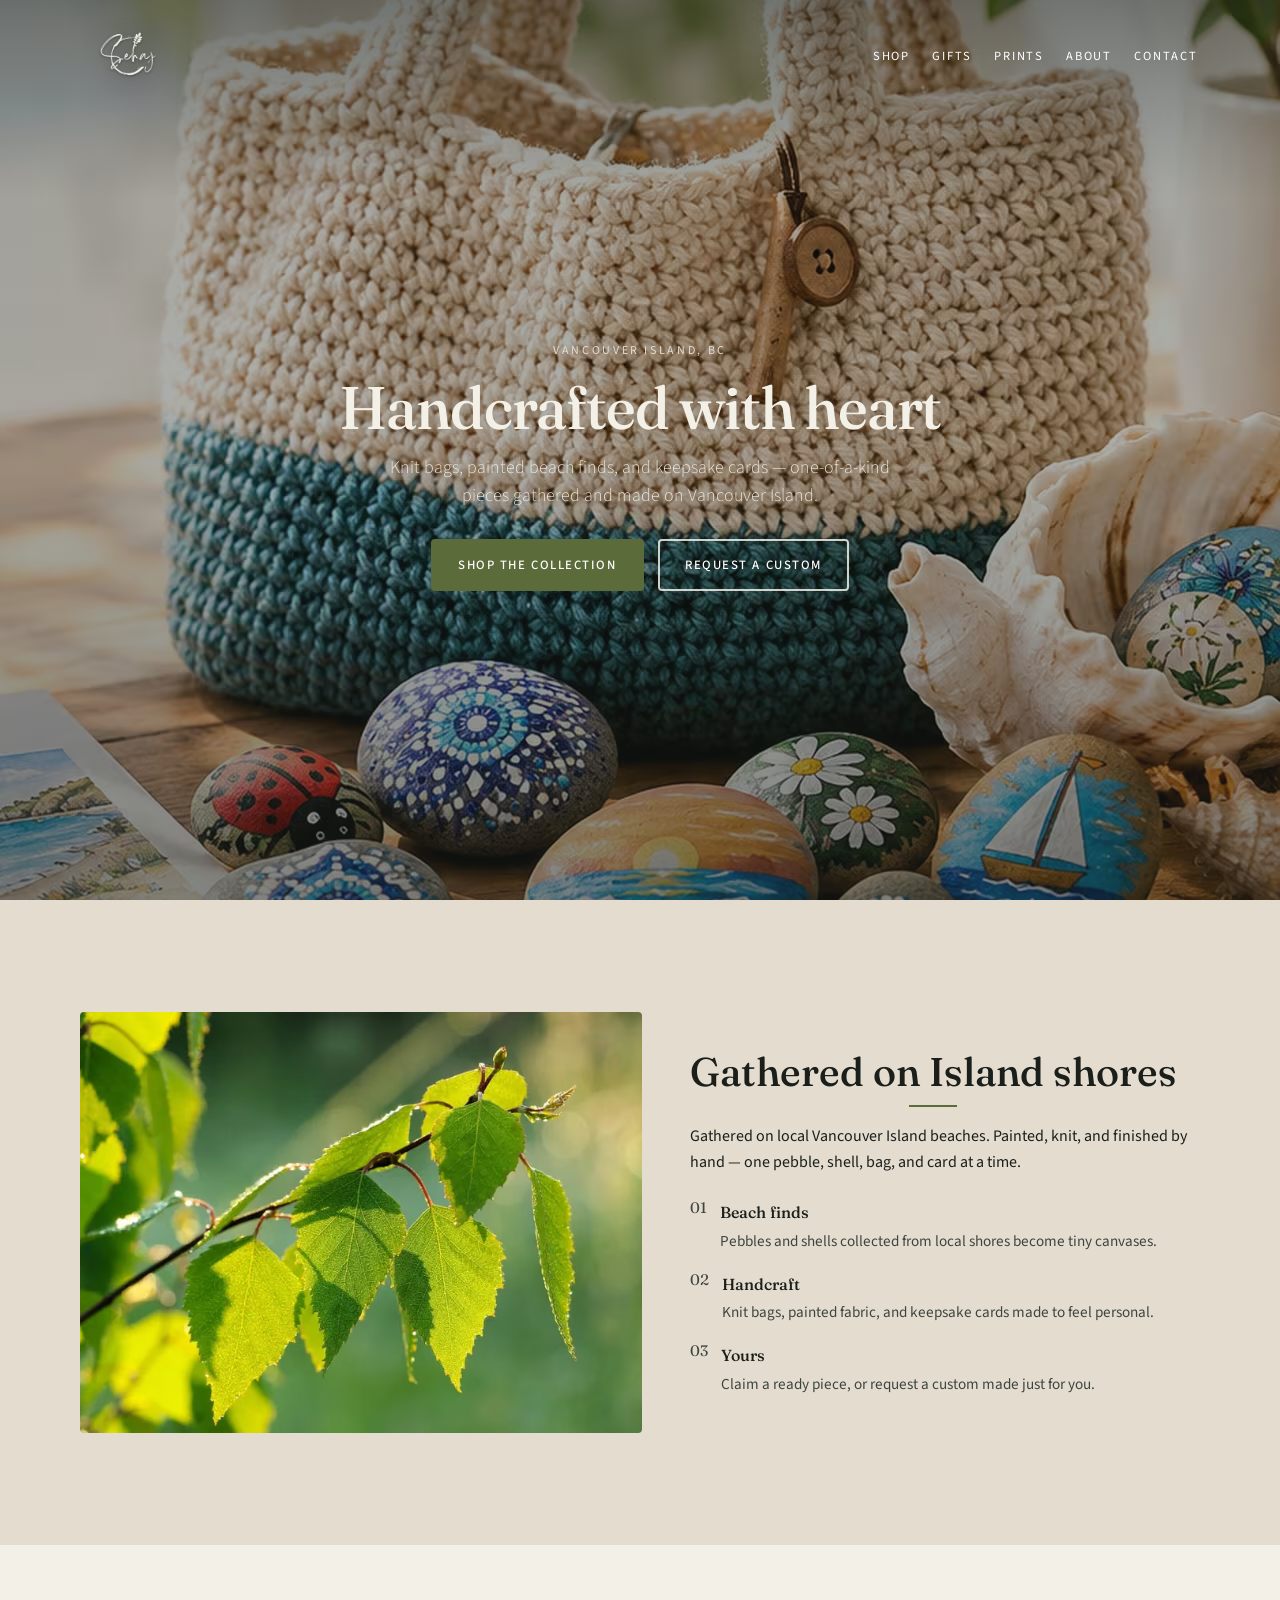
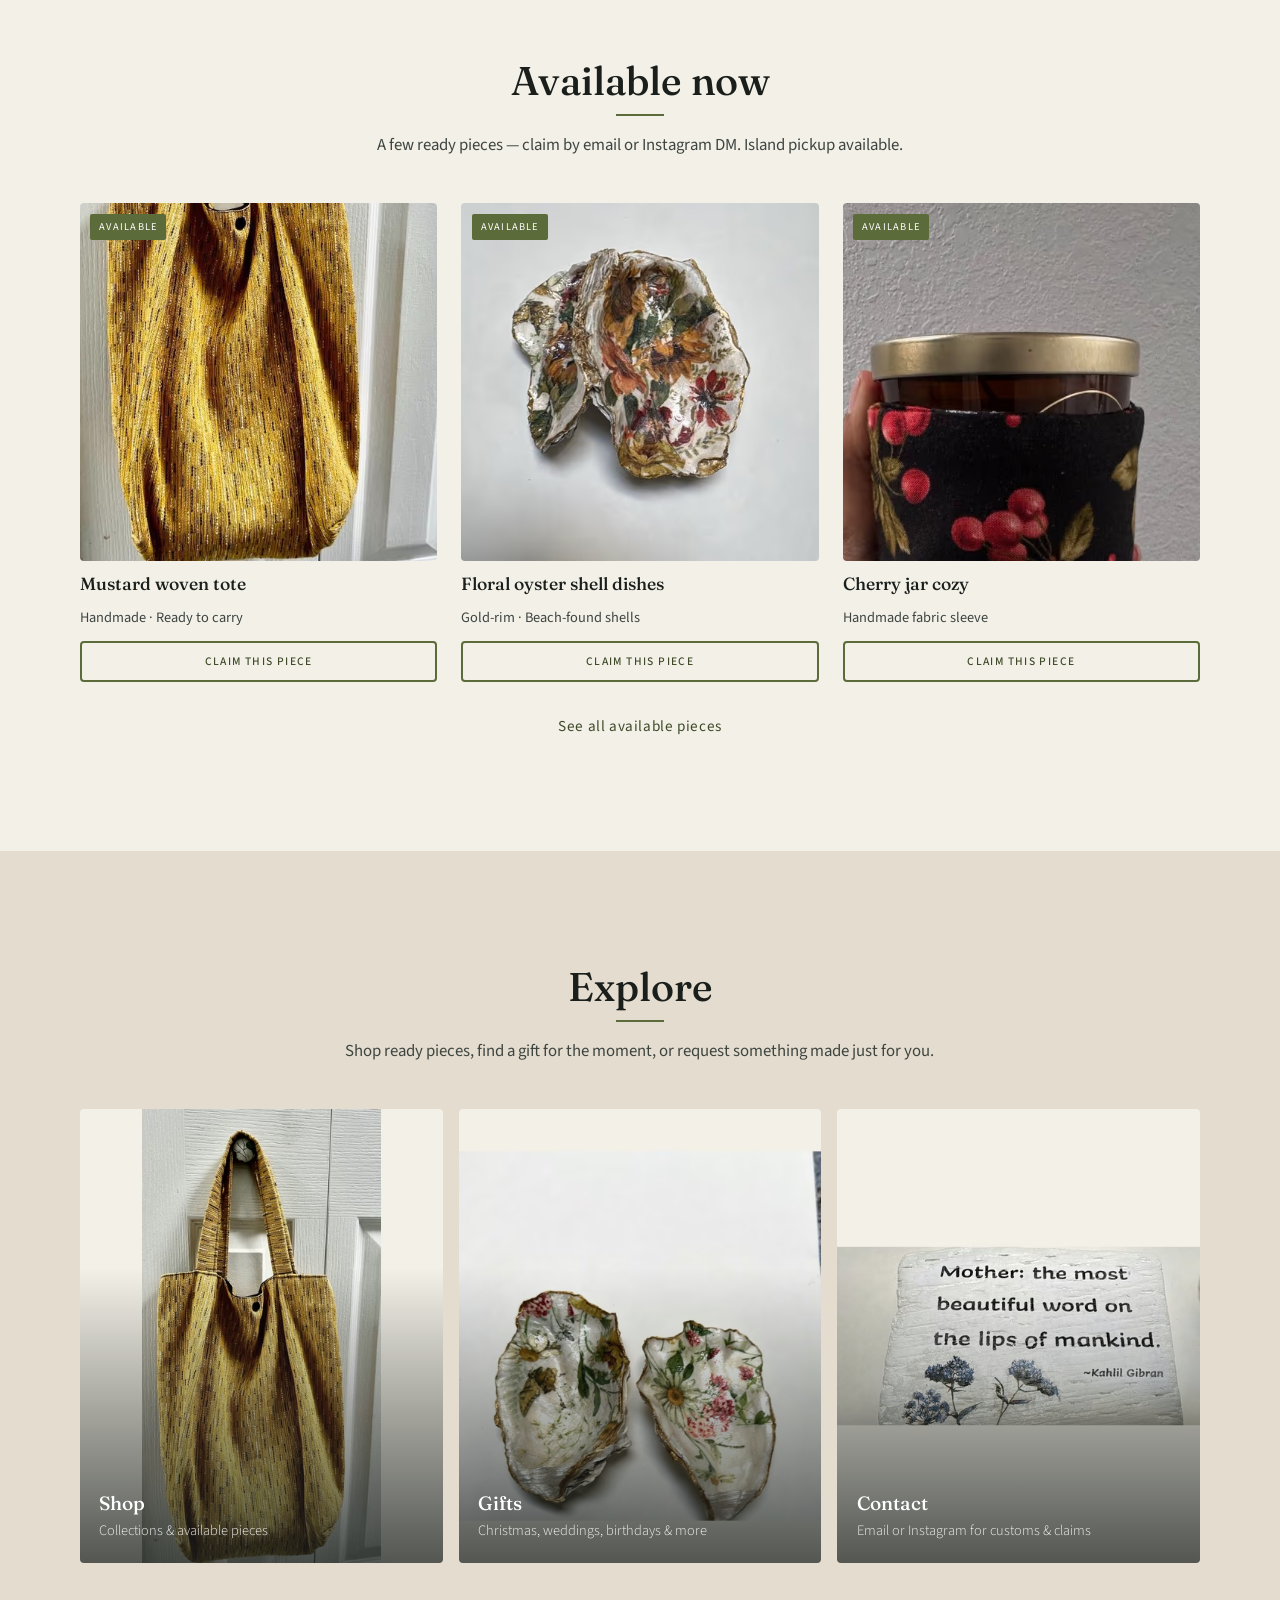
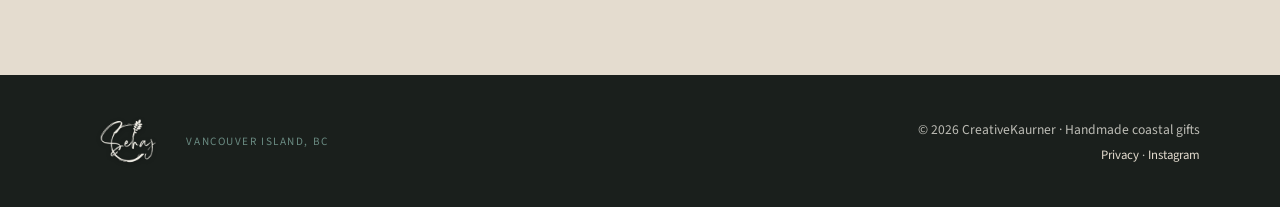
==== commit 2b082a40: "Updates" ====
--- a/index.html
+++ b/index.html
@@ -3,493 +3,217 @@
 <head>
     <meta charset="UTF-8">
     <meta name="viewport" content="width=device-width, initial-scale=1.0">
-    <title>Nature Photography</title>
-    <link href="https://cdn.jsdelivr.net/npm/bootstrap@5.3.0/dist/css/bootstrap.min.css" rel="stylesheet">
-    <link rel="stylesheet" href="https://cdnjs.cloudflare.com/ajax/libs/font-awesome/6.0.0-beta3/css/all.min.css">
-    <link href="https://fonts.googleapis.com/css2?family=Montserrat:wght@300;400;500;600&family=Playfair+Display:wght@400;500;600&display=swap" rel="stylesheet">
-    <style>
-        :root {
-            --primary-color: #1a1a1a;
-            --secondary-color: #f8f8f8;
-            --accent-color: #c9aa71;
-            --text-color: #333;
-            --light-text: #999;
-        }
-        
-        body {
-            font-family: 'Montserrat', sans-serif;
-            background-color: var(--secondary-color);
-            color: var(--text-color);
-            background-image: url('bkg.jpg');
-            line-height: 1.8;
-            margin: 0;
-            padding: 0;
-        }
-        
-        h1, h2, h3 {
-            font-family: 'Playfair Display', serif;
-            font-weight: 500;
-        }
-        
-        .navbar {
-            background-color: transparent !important;
-            position: absolute;
-            width: 100%;
-            top: 0;
-            z-index: 1000;
-            padding: 10px 0;
-            transition: all 0.3s ease;
-        }
-        
-        .navbar.scrolled {
-            background-color: rgba(26, 26, 26, 0.7) !important;
-            position: fixed;
-            padding: 5px 0;
-            box-shadow: 0 2px 10px rgba(0,0,0,0.1);
-        }
-        
-        .navbar-brand {
-            font-family: 'Playfair Display', serif;
-            font-size: 24px;
-            color: white !important;
-            letter-spacing: 1px;
-            display: flex;
-            align-items: center;
-        }
-        
-        .logo-container {
-            display: flex;
-            align-items: center;
-            height: 80px; /* Keep the container height fixed */
-            overflow: hidden;
-            /* Removed background */
-            padding: 5px 10px;
-        }
-        
-        .logo-img {
-            height: 200px; /* Increased size further */
-            width: auto;
-            object-fit: contain;
-            filter: drop-shadow(0 0 8px rgba(0, 0, 0, 0.8)); /* Enhanced shadow for visibility without background */
-        }
-        
-        .navbar-toggler {
-            border: 2px solid rgba(255, 255, 255, 0.8);
-            padding: 4px 8px;
-        }
-        
-        .navbar-toggler-icon {
-            background-image: url("data:image/svg+xml,%3csvg xmlns='http://www.w3.org/2000/svg' viewBox='0 0 30 30'%3e%3cpath stroke='rgba%28255, 255, 255, 0.8%29' stroke-linecap='round' stroke-miterlimit='10' stroke-width='2' d='M4 7h22M4 15h22M4 23h22'/%3e%3c/svg%3e");
-        }
-        
-        @media (max-width: 991px) {
-            .logo-container {
-                height: 60px;
-            }
-            
-            .logo-img {
-                height: 160px; /* Increased for mobile as well */
-            }
-            
-            .navbar-collapse {
-                background-color: rgba(26, 26, 26, 0.8);
-                padding: 15px;
-                border-radius: 5px;
-                margin-top: 10px;
-            }
-            
-            .navbar-nav {
-                text-align: center;
-            }
-            
-            .nav-item {
-                margin: 8px 0;
-            }
-        }
-        
-        .nav-link {
-            color: white !important;
-            font-size: 14px;
-            text-transform: uppercase;
-            letter-spacing: 1px;
-            margin: 0 15px;
-            position: relative;
-        }
-        
-        .nav-link:after {
-            content: '';
-            position: absolute;
-            width: 0;
-            height: 2px;
-            background: var(--accent-color);
-            left: 0;
-            bottom: -5px;
-            transition: width 0.3s;
-        }
-        
-        .nav-link:hover:after {
-            width: 100%;
-        }
-        
-        .hero {
-            background: url('hero.png') center/cover no-repeat;
-            height: 100vh;
-            display: flex;
-            align-items: center;
-            justify-content: center;
-            position: relative;
-            color: white;
-        }
-        
-        .hero::before {
-            content: "";
-            position: absolute;
-            top: 0;
-            left: 0;
-            width: 100%;
-            height: 100%;
-            background: rgba(0, 0, 0, 0.6);
-        }
-        
-        .hero-content {
-            text-align: center;
-            position: relative;
-            z-index: 1;
-            max-width: 800px;
-            padding: 20px;
-        }
-        
-        .hero-content h1 {
-            font-size: 3.5rem;
-            margin-bottom: 20px;
-            letter-spacing: 2px;
-        }
-        
-        .hero-content p {
-            font-size: 1.2rem;
-            margin-bottom: 30px;
-            font-weight: 300;
-        }
-        
-        .btn-custom {
-            background-color: transparent;
-            color: white;
-            border: 2px solid var(--accent-color);
-            border-radius: 0;
-            padding: 12px 30px;
-            text-transform: uppercase;
-            letter-spacing: 2px;
-            font-size: 14px;
-            transition: all 0.3s ease;
-            position: relative;
-            overflow: hidden;
-        }
-        
-        .btn-custom:hover {
-            background-color: var(--accent-color);
-            color: var(--primary-color);
-        }
-        
-        .section-title {
-            text-align: center;
-            margin-bottom: 60px;
-            position: relative;
-        }
-        
-        .section-title h2 {
-            font-size: 2.5rem;
-            display: inline-block;
-            position: relative;
-            padding-bottom: 15px;
-        }
-        
-        .section-title h2:after {
-            content: '';
-            position: absolute;
-            width: 60px;
-            height: 3px;
-            background: var(--accent-color);
-            bottom: 0;
-            left: 50%;
-            transform: translateX(-50%);
-        }
-        
-        .portfolio-section {
-            padding: 100px 0;
-            background-color: white;
-        }
-        
-        .gallery-container {
-            display: grid;
-            grid-template-columns: repeat(auto-fill, minmax(300px, 1fr));
-            grid-gap: 15px;
-            margin-bottom: 50px;
-        }
-        
-        .gallery-item {
-            position: relative;
-            overflow: hidden;
-            height: 300px;
-        }
-        
-        .gallery-item img {
-            width: 100%;
-            height: 100%;
-            object-fit: cover;
-            transition: transform 0.8s;
-        }
-        
-        .gallery-item:hover img {
-            transform: scale(1.05);
-        }
-        
-        .gallery-overlay {
-            position: absolute;
-            top: 0;
-            left: 0;
-            width: 100%;
-            height: 100%;
-            background: rgba(0,0,0,0.7);
-            opacity: 0;
-            display: flex;
-            align-items: center;
-            justify-content: center;
-            transition: opacity 0.5s;
-        }
-        
-        .gallery-item:hover .gallery-overlay {
-            opacity: 1;
-        }
-        
-        .gallery-overlay-content {
-            color: white;
-            text-align: center;
-            padding: 20px;
-        }
-        
-        .gallery-overlay-content h4 {
-            font-size: 18px;
-            margin-bottom: 10px;
-        }
-        
-        .gallery-overlay-content p {
-            font-size: 14px;
-            margin-bottom: 0;
-        }
-        
-        .about-section {
-            padding: 100px 0;
-            background-color: var(--secondary-color);
-        }
-        
-        .about-content {
-            max-width: 800px;
-            margin: 0 auto;
-            text-align: center;
-        }
-        
-        .contact-section {
-            padding: 100px 0;
-            background-color: white;
-        }
-        
-        .contact-content {
-            max-width: 800px;
-            margin: 0 auto;
-            text-align: center;
-        }
-        
-        .social-icons {
-            margin-top: 30px;
-        }
-        
-        .social-icons a {
-            color: var(--primary-color);
-            font-size: 22px;
-            margin: 0 15px;
-            transition: color 0.3s;
-        }
-        
-        .social-icons a:hover {
-            color: var(--accent-color);
-        }
-        
-        .footer {
-            background: var(--primary-color);
-            color: white;
-            padding: 30px 0;
-            text-align: center;
-        }
-        
-        .footer p {
-            margin-bottom: 0;
-            font-size: 14px;
-        }
-        
-        .footer a {
-            color: var(--accent-color);
-            text-decoration: none;
-            transition: opacity 0.3s;
-        }
-        
-        .footer a:hover {
-            opacity: 0.8;
-            text-decoration: underline;
-        }
-    </style>
+    <meta name="theme-color" content="#1a1f1c">
+    <title>CreativeKaurner — Handcrafted with heart on Vancouver Island</title>
+    <meta name="description" content="Handcrafted coastal treasures from Vancouver Island — knit bags, painted beach finds, keepsake cards, custom art, and nature prints.">
+    <meta name="robots" content="index,follow">
+    <link rel="canonical" href="https://creativekaurner.ca/">
+    <meta property="og:type" content="website">
+    <meta property="og:site_name" content="CreativeKaurner">
+    <meta property="og:title" content="CreativeKaurner — Handcrafted with heart on Vancouver Island">
+    <meta property="og:description" content="Handcrafted coastal treasures from Vancouver Island — knit bags, painted beach finds, keepsake cards, custom art, and nature prints.">
+    <meta property="og:url" content="https://creativekaurner.ca/">
+    <meta property="og:image" content="https://creativekaurner.ca/images/creativekaurner-og.jpg">
+    <meta property="og:locale" content="en_CA">
+    <meta name="twitter:card" content="summary_large_image">
+    <meta name="twitter:title" content="CreativeKaurner — Handcrafted with heart on Vancouver Island">
+    <meta name="twitter:description" content="Handcrafted coastal treasures from Vancouver Island — knit bags, painted beach finds, keepsake cards, custom art, and nature prints.">
+    <meta name="twitter:image" content="https://creativekaurner.ca/images/creativekaurner-og.jpg">
+    <link rel="icon" href="favicon.ico" sizes="any">
+    <link rel="icon" type="image/png" sizes="32x32" href="images/icon-32.png">
+    <link rel="apple-touch-icon" href="images/apple-touch-icon.png">
+    <link rel="manifest" href="site.webmanifest">
+    <link rel="preload" href="fonts/source-sans-3-latin-wght.woff2" as="font" type="font/woff2" crossorigin>
+    <link rel="preload" href="fonts/fraunces-latin-opsz-wght.woff2" as="font" type="font/woff2" crossorigin>
+    <link rel="preload" as="image" href="images/creativekaurner-handmade-hero-1280.avif" imagesrcset="images/creativekaurner-handmade-hero-768.avif 768w, images/creativekaurner-handmade-hero-1280.avif 1280w, images/creativekaurner-handmade-hero-1920.avif 1920w" imagesizes="100vw" type="image/avif" fetchpriority="high">
+    <link rel="stylesheet" href="css/styles.css">
+    <script type="application/ld+json">
+    {
+      "@context": "https://schema.org",
+      "@type": "LocalBusiness",
+      "name": "CreativeKaurner",
+      "alternateName": "Sehaj Creative-kaurner",
+      "description": "Handcrafted coastal treasures from Vancouver Island — knit bags, painted beach finds, keepsake cards, custom art, and nature prints.",
+      "url": "https://creativekaurner.ca/",
+      "email": "Creativekaurner@gmail.com",
+      "image": "https://creativekaurner.ca/images/creativekaurner-og.jpg",
+      "areaServed": {
+        "@type": "Place",
+        "name": "Vancouver Island, British Columbia"
+      },
+      "sameAs": [
+        "https://www.instagram.com/creativekaurner/"
+      ]
+    }
+    </script>
 </head>
-<body>
-    <nav class="navbar navbar-expand-lg navbar-dark">
-        <div class="container">
-            <a class="navbar-brand" href="#">
-                <div class="logo-container">
-                    <img src="logo.png" alt="Sehaj Photography Logo" class="logo-img">
+<body class="page-home">
+    <a class="skip-link" href="#main">Skip to content</a>
+    <nav class="navbar" id="navbar" aria-label="Primary">
+        <div class="container nav-inner">
+            <a class="brand-lockup" href="index.html">
+                <img src="images/creativekaurner-logo-white.png" alt="CreativeKaurner — Sehaj" class="logo-img" width="224" height="224">
+            </a>
+            <button class="nav-toggle" type="button" aria-expanded="false" aria-controls="navLinks" aria-label="Open menu">
+                <span></span>
+            </button>
+                                    <ul class="nav-links" id="navLinks">
+                <li><a href="shop.html">Shop</a></li><li><a href="gifts.html">Gifts</a></li><li><a href="prints.html">Prints</a></li><li><a href="about.html">About</a></li><li><a href="contact.html">Contact</a></li>
+            </ul>
+        </div>
+    </nav>
+<header class="hero" id="top">
+        <picture class="hero-media">
+            <source type="image/avif" srcset="images/creativekaurner-handmade-hero-768.avif 768w, images/creativekaurner-handmade-hero-1280.avif 1280w, images/creativekaurner-handmade-hero-1920.avif 1920w" sizes="100vw">
+            <img class="hero-img" src="images/creativekaurner-handmade-hero-1280.webp" srcset="images/creativekaurner-handmade-hero-768.webp 768w, images/creativekaurner-handmade-hero-1280.webp 1280w, images/creativekaurner-handmade-hero-1920.webp 1920w" sizes="100vw" alt="" width="1920" height="2207" fetchpriority="high" decoding="sync">
+        </picture>
+        <div class="hero-content">
+            <p class="hero-place">Vancouver Island, BC</p>
+            <h1>Handcrafted with heart</h1>
+            <p class="hero-support">Knit bags, painted beach finds, and keepsake cards — one-of-a-kind pieces gathered and made on Vancouver Island.</p>
+            <div class="cta-row">
+                <a class="btn btn-primary" href="shop.html">Shop the collection</a>
+                <a class="btn btn-ghost" href="contact.html">Request a custom</a>
+            </div>
+        </div>
+    </header>
+    <main id="main">
+<section class="section section-sand" id="story" aria-labelledby="story-heading">
+        <div class="container story-strip reveal">
+            <div class="story-visual">
+                <picture>
+                    <source type="image/avif" srcset="images/vancouver-island-coast-800.avif 800w, images/vancouver-island-coast-1200.avif 1200w" sizes="(min-width: 800px) 46vw, 92vw">
+                    <img src="images/vancouver-island-coast-1200.webp" srcset="images/vancouver-island-coast-800.webp 800w, images/vancouver-island-coast-1200.webp 1200w" sizes="(min-width: 800px) 46vw, 92vw" alt="Coastal Vancouver Island atmosphere" width="1200" height="800" loading="lazy" decoding="async">
+                </picture>
+            </div>
+            <div>
+                <div class="section-title" style="text-align: left;">
+                    <h2 id="story-heading">Gathered on Island shores</h2>
                 </div>
-            </a>
-            <button class="navbar-toggler" type="button" data-bs-toggle="collapse" data-bs-target="#navbarNav" aria-controls="navbarNav" aria-expanded="false" aria-label="Toggle navigation">
-                <span class="navbar-toggler-icon"></span>
-            </button>
-            <div class="collapse navbar-collapse" id="navbarNav">
-                <ul class="navbar-nav ms-auto">
-                    <li class="nav-item">
-                        <a class="nav-link" href="#portfolio">Portfolio</a>
+                <p>Gathered on local Vancouver Island beaches. Painted, knit, and finished by hand — one pebble, shell, bag, and card at a time.</p>
+                <ol class="story-steps">
+                    <li>
+                        <span class="step-num">01</span>
+                        <div>
+                            <strong>Beach finds</strong>
+                            <span>Pebbles and shells collected from local shores become tiny canvases.</span>
+                        </div>
                     </li>
-                    <li class="nav-item">
-                        <a class="nav-link" href="#about">About</a>
+                    <li>
+                        <span class="step-num">02</span>
+                        <div>
+                            <strong>Handcraft</strong>
+                            <span>Knit bags, painted fabric, and keepsake cards made to feel personal.</span>
+                        </div>
                     </li>
-                    <li class="nav-item">
-                        <a class="nav-link" href="#contact">Contact</a>
+                    <li>
+                        <span class="step-num">03</span>
+                        <div>
+                            <strong>Yours</strong>
+                            <span>Claim a ready piece, or request a custom made just for you.</span>
+                        </div>
                     </li>
-                </ul>
-            </div>
-        </div>
-    </nav>
-
-    <section class="hero">
-        <div class="hero-content">
-            <p>Explore the world through my lens - where every image tells a story of our beautiful planet</p>
-            <a href="#portfolio" class="btn btn-custom">View Portfolio</a>
+                </ol>
+            </div>
         </div>
     </section>
-
-    <section id="portfolio" class="portfolio-section">
+    <section class="section section-foam" aria-labelledby="featured-heading">
         <div class="container">
             <div class="section-title">
-                <h2>Portfolio</h2>
-            </div>
-           <div class="gallery-container">
-                <div class="gallery-item">
-                    <img src="sunrise.jpeg" alt="Sunrise">
-                    <div class="gallery-overlay">
-                        <div class="gallery-overlay-content">
-                            <h4>Sunrise Moments</h4>
-                            <p>Capturing the first light of day</p>
-                        </div>
+                <h2 id="featured-heading">Available now</h2>
+            </div>
+            <p class="section-lede">A few ready pieces — claim by email or Instagram DM. Island pickup available.</p>
+            <div class="product-grid featured-grid reveal">
+                <article class="product">
+                    <div class="product-media">
+                        <span class="badge">Available</span>
+                        <picture>
+                            <source type="image/avif" srcset="images/handmade-mustard-woven-tote-480.avif 480w, images/handmade-mustard-woven-tote-800.avif 800w" sizes="(min-width: 900px) 22vw, (min-width: 560px) 46vw, 92vw">
+                            <img src="images/handmade-mustard-woven-tote-480.webp" srcset="images/handmade-mustard-woven-tote-480.webp 480w, images/handmade-mustard-woven-tote-800.webp 800w" sizes="(min-width: 900px) 22vw, (min-width: 560px) 46vw, 92vw" alt="Handmade mustard woven tote bag" width="800" height="800" loading="lazy" decoding="async">
+                        </picture>
                     </div>
-                </div>
-                <div class="gallery-item">
-                    <img src="mountains.jpeg" alt="Mountain">
-                    <div class="gallery-overlay">
-                        <div class="gallery-overlay-content">
-                            <h4>Majestic Peaks</h4>
-                            <p>The grandeur of mountain landscapes</p>
-                        </div>
+                    <h3>Mustard woven tote</h3>
+                    <p class="product-meta">Handmade · Ready to carry</p>
+                    <a class="btn btn-outline btn-sm" href="mailto:Creativekaurner@gmail.com?subject=Claim%3A%20Mustard%20woven%20tote">Claim this piece</a>
+                </article>
+                <article class="product">
+                    <div class="product-media">
+                        <span class="badge">Available</span>
+                        <picture>
+                            <source type="image/avif" srcset="images/handmade-floral-oyster-shell-dishes-480.avif 480w, images/handmade-floral-oyster-shell-dishes-800.avif 800w" sizes="(min-width: 900px) 22vw, (min-width: 560px) 46vw, 92vw">
+                            <img src="images/handmade-floral-oyster-shell-dishes-480.webp" srcset="images/handmade-floral-oyster-shell-dishes-480.webp 480w, images/handmade-floral-oyster-shell-dishes-800.webp 800w" sizes="(min-width: 900px) 22vw, (min-width: 560px) 46vw, 92vw" alt="Floral gold-rim oyster shell dishes" width="800" height="800" loading="lazy" decoding="async">
+                        </picture>
                     </div>
-                </div>
-                <div class="gallery-item">
-                    <img src="Clouds.jpeg" alt="Clouds">
-                    <div class="gallery-overlay">
-                        <div class="gallery-overlay-content">
-                            <h4>Sky Dreams</h4>
-                            <p>The ever-changing canvas above</p>
-                        </div>
+                    <h3>Floral oyster shell dishes</h3>
+                    <p class="product-meta">Gold-rim · Beach-found shells</p>
+                    <a class="btn btn-outline btn-sm" href="mailto:Creativekaurner@gmail.com?subject=Claim%3A%20Floral%20oyster%20shell%20dishes">Claim this piece</a>
+                </article>
+                <article class="product">
+                    <div class="product-media">
+                        <span class="badge">Available</span>
+                        <picture>
+                            <source type="image/avif" srcset="images/handmade-cherry-jar-cozy-480.avif 480w, images/handmade-cherry-jar-cozy-800.avif 800w" sizes="(min-width: 900px) 22vw, (min-width: 560px) 46vw, 92vw">
+                            <img src="images/handmade-cherry-jar-cozy-480.webp" srcset="images/handmade-cherry-jar-cozy-480.webp 480w, images/handmade-cherry-jar-cozy-800.webp 800w" sizes="(min-width: 900px) 22vw, (min-width: 560px) 46vw, 92vw" alt="Cherry-print fabric cozy on amber jar" width="800" height="800" loading="lazy" decoding="async">
+                        </picture>
                     </div>
-                </div>
-                <div class="gallery-item">
-                    <img src="Rainbow.jpeg" alt="Rainbow">
-                    <div class="gallery-overlay">
-                        <div class="gallery-overlay-content">
-                            <h4>Nature's Spectrum</h4>
-                            <p>The magic after the rain</p>
-                        </div>
-                    </div>
-                </div>
-            </div>
-        </div>
+                    <h3>Cherry jar cozy</h3>
+                    <p class="product-meta">Handmade fabric sleeve</p>
+                    <a class="btn btn-outline btn-sm" href="mailto:Creativekaurner@gmail.com?subject=Claim%3A%20Cherry%20jar%20cozy">Claim this piece</a>
+                </article>
+            </div>
+            <p class="featured-more"><a href="shop.html#available">See all available pieces</a></p>
         </div>
     </section>
-
-    <section id="about" class="about-section">
+    <section class="section section-sand" aria-labelledby="explore-heading">
         <div class="container">
             <div class="section-title">
-                <h2>About</h2>
-            </div>
-            <div class="about-content">
-                <p>Passionate about capturing the serenity and raw beauty of nature, SK specializes in landscape, wildlife, and outdoor photography. With an eye for detail and a commitment to showcasing the world's natural wonders, each photograph is crafted to evoke emotion and connection with our environment.</p>
+                <h2 id="explore-heading">Explore</h2>
+            </div>
+            <p class="section-lede">Shop ready pieces, find a gift for the moment, or request something made just for you.</p>
+            <div class="home-cta-grid">
+                <a class="tile" href="shop.html">
+                    <picture>
+                        <source type="image/avif" srcset="images/creativekaurner-explore-shop-480.avif 480w, images/creativekaurner-explore-shop-800.avif 800w" sizes="(min-width: 700px) 30vw, 92vw">
+                        <img class="tile-media" src="images/creativekaurner-explore-shop-800.webp" srcset="images/creativekaurner-explore-shop-480.webp 480w, images/creativekaurner-explore-shop-800.webp 800w" sizes="(min-width: 700px) 30vw, 92vw" alt="Handmade mustard woven tote from the CreativeKaurner collection" width="800" height="1000" loading="lazy" decoding="async">
+                    </picture>
+                    <div class="tile-scrim"></div>
+                    <div class="tile-body"><h3>Shop</h3><p>Collections &amp; available pieces</p></div>
+                </a>
+                <a class="tile" href="gifts.html">
+                    <picture>
+                        <source type="image/avif" srcset="images/creativekaurner-explore-gifts-480.avif 480w, images/creativekaurner-explore-gifts-800.avif 800w" sizes="(min-width: 700px) 30vw, 92vw">
+                        <img class="tile-media" src="images/creativekaurner-explore-gifts-800.webp" srcset="images/creativekaurner-explore-gifts-480.webp 480w, images/creativekaurner-explore-gifts-800.webp 800w" sizes="(min-width: 700px) 30vw, 92vw" alt="Floral oyster shell dishes as gift-ready keepsakes" width="800" height="1000" loading="lazy" decoding="async">
+                    </picture>
+                    <div class="tile-scrim"></div>
+                    <div class="tile-body"><h3>Gifts</h3><p>Christmas, weddings, birthdays &amp; more</p></div>
+                </a>
+                <a class="tile" href="contact.html">
+                    <picture>
+                        <source type="image/avif" srcset="images/creativekaurner-explore-contact-480.avif 480w, images/creativekaurner-explore-contact-800.avif 800w" sizes="(min-width: 700px) 30vw, 92vw">
+                        <img class="tile-media" src="images/creativekaurner-explore-contact-800.webp" srcset="images/creativekaurner-explore-contact-480.webp 480w, images/creativekaurner-explore-contact-800.webp 800w" sizes="(min-width: 700px) 30vw, 92vw" alt="Mother quote plaque handmade keepsake" width="800" height="1000" loading="lazy" decoding="async">
+                    </picture>
+                    <div class="tile-scrim"></div>
+                    <div class="tile-body"><h3>Contact</h3><p>Email or Instagram for customs &amp; claims</p></div>
+                </a>
             </div>
         </div>
     </section>
-
-    <section id="contact" class="contact-section">
-        <div class="container">
-            <div class="section-title">
-                <h2>Contact</h2>
-            </div>
-            <div class="contact-content">
-                <p>Interested in prints or have a project in mind? Let's connect!</p>
-                <div class="social-icons">
-                    <a href="https://www.instagram.com/creativekaurner/" target="_blank"><i class="fab fa-instagram"></i></a>
-                    <a href="mailto:Creativekaurner@gmail.com"><i class="far fa-envelope"></i></a>
-                </div>
-            </div>
-        </div>
-    </section>
-
- <footer class="footer">
-        <div class="container">
-            <p>© 2025 SK Photography. All Rights Reserved. Designed by <a href="https://www.topinfosys.com/">TopInfoSys</a></p>
+    </main>
+    <footer class="footer">
+        <div class="container footer-inner">
+            <div class="footer-brand">
+                <img src="images/creativekaurner-logo-white.png" alt="CreativeKaurner — Sehaj" class="footer-logo" width="96" height="96" loading="lazy">
+                <p class="footer-place">Vancouver Island, BC</p>
+            </div>
+            <div class="footer-meta">
+                <p>© <span id="year"></span> CreativeKaurner · Handmade coastal gifts</p>
+                <p class="footer-links">
+                    <a href="privacy.html">Privacy</a>
+                    · <a href="https://www.instagram.com/creativekaurner/" target="_blank" rel="noopener noreferrer">Instagram</a>
+                </p>
+            </div>
         </div>
     </footer>
-
-    <!-- Bootstrap JS Bundle with Popper -->
-    <script src="https://cdn.jsdelivr.net/npm/bootstrap@5.3.0/dist/js/bootstrap.bundle.min.js"></script>
-    
-    <script>
-        // Add scrolled class to navbar on scroll
-        window.addEventListener('scroll', function() {
-            const navbar = document.querySelector('.navbar');
-            if (window.scrollY > 50) {
-                navbar.classList.add('scrolled');
-            } else {
-                navbar.classList.remove('scrolled');
-            }
-        });
-        
-        // Ensure mobile menu works properly
-        document.addEventListener('DOMContentLoaded', function() {
-            const navbarToggler = document.querySelector('.navbar-toggler');
-            const navbarCollapse = document.querySelector('.navbar-collapse');
-            
-            // Close menu when clicking a nav link on mobile
-            document.querySelectorAll('.nav-link').forEach(link => {
-                link.addEventListener('click', () => {
-                    if (window.innerWidth < 992) {
-                        navbarCollapse.classList.remove('show');
-                    }
-                });
-            });
-            
-            // Close menu when clicking outside
-            document.addEventListener('click', function(event) {
-                const isClickInside = navbarToggler.contains(event.target) || 
-                                     navbarCollapse.contains(event.target);
-                
-                if (!isClickInside && navbarCollapse.classList.contains('show') && 
-                    window.innerWidth < 992) {
-                    navbarCollapse.classList.remove('show');
-                }
-            });
-        });
-    </script>
+    <script src="js/site.js" defer></script>
 </body>
 </html>
--- a/css/styles.css
+++ b/css/styles.css
@@ -0,0 +1,1233 @@
+﻿@font-face {
+            font-family: "Fraunces";
+            src: url("../fonts/fraunces-latin-opsz-wght.woff2") format("woff2");
+            font-weight: 100 900;
+            font-style: normal;
+            font-display: swap;
+            font-optical-sizing: auto;
+        }
+
+        @font-face {
+            font-family: "Source Sans 3";
+            src: url("../fonts/source-sans-3-latin-wght.woff2") format("woff2");
+            font-weight: 200 900;
+            font-style: normal;
+            font-display: swap;
+        }
+
+:root {
+            --ink: #1a1f1c;
+            --ink-soft: #3e4540;
+            --drift: #c4b8a5;
+            --sand: #e4dccf;
+            --foam: #f3f0e8;
+            --mist: #dfe6e2;
+            --salal: #5c6b3a;
+            --salal-deep: #3f4a28;
+            --sea-glass: #6a8b82;
+            --stone: #7a756c;
+            --white: #ffffff;
+            --hero-overlay: rgba(26, 31, 28, 0.45);
+            --font-display: "Fraunces", Georgia, serif;
+            --font-body: "Source Sans 3", "Segoe UI", sans-serif;
+            --radius-soft: 4px;
+            --space-section: clamp(4.5rem, 10vw, 7rem);
+            --nav-offset: 5.5rem;
+        }
+
+        *, *::before, *::after { box-sizing: border-box; }
+
+        html { scroll-behavior: smooth; }
+
+        body {
+            margin: 0;
+            font-family: var(--font-body);
+            font-weight: 400;
+            color: var(--ink);
+            background:
+                radial-gradient(ellipse 120% 80% at 10% -10%, var(--mist) 0%, transparent 50%),
+                radial-gradient(ellipse 80% 60% at 100% 20%, rgba(228, 220, 207, 0.7) 0%, transparent 45%),
+                var(--foam);
+            line-height: 1.65;
+            -webkit-font-smoothing: antialiased;
+        }
+
+        img { max-width: 100%; display: block; height: auto; }
+
+        h1, h2, h3, h4 {
+            font-family: var(--font-display);
+            font-weight: 500;
+            line-height: 1.2;
+            margin: 0 0 0.6em;
+            text-wrap: balance;
+        }
+
+        p { margin: 0 0 1em; }
+
+        a { color: var(--salal-deep); transition: color 0.25s ease; }
+        a:hover { color: var(--ink); }
+
+        .visually-hidden {
+            position: absolute;
+            width: 1px;
+            height: 1px;
+            padding: 0;
+            margin: -1px;
+            overflow: hidden;
+            clip: rect(0, 0, 0, 0);
+            white-space: nowrap;
+            border: 0;
+        }
+
+        .skip-link {
+            position: absolute;
+            left: 0.75rem;
+            top: 0.75rem;
+            z-index: 2000;
+            padding: 0.65rem 1rem;
+            background: var(--ink);
+            color: var(--foam);
+            text-decoration: none;
+            border-radius: var(--radius-soft);
+            transform: translateY(-150%);
+            transition: transform 0.2s ease;
+        }
+
+        .skip-link:focus {
+            transform: translateY(0);
+            outline: 2px solid var(--sand);
+            outline-offset: 2px;
+        }
+
+        section[id],
+        #top {
+            scroll-margin-top: var(--nav-offset);
+        }
+
+        :focus-visible {
+            outline: 2px solid var(--salal);
+            outline-offset: 3px;
+        }
+
+        button,
+        a.btn,
+        .nav-toggle {
+            touch-action: manipulation;
+            -webkit-tap-highlight-color: rgba(92, 107, 58, 0.2);
+        }
+
+        .container {
+            width: min(1120px, 92%);
+            margin: 0 auto;
+        }
+
+        /* —— Nav —— */
+        .navbar {
+            position: absolute;
+            top: 0;
+            left: 0;
+            width: 100%;
+            z-index: 1000;
+            padding: 0.5rem 0;
+            padding-top: max(0.5rem, env(safe-area-inset-top));
+            padding-left: env(safe-area-inset-left);
+            padding-right: env(safe-area-inset-right);
+            transition: background 0.3s ease, padding 0.3s ease, box-shadow 0.3s ease;
+        }
+
+        /* Solid bar: scrolled home, or inner pages (.navbar--solid) */
+        .navbar.scrolled,
+        .navbar.navbar--solid {
+            position: fixed;
+            background: rgba(26, 31, 28, 0.94);
+            padding: 0.4rem 0;
+            padding-top: max(0.4rem, env(safe-area-inset-top));
+            padding-left: env(safe-area-inset-left);
+            padding-right: env(safe-area-inset-right);
+            box-shadow: 0 1px 0 rgba(255, 255, 255, 0.06);
+        }
+
+        .navbar.navbar--solid {
+            position: fixed;
+            top: 0;
+            left: 0;
+            right: 0;
+        }
+
+        .nav-inner {
+            display: flex;
+            align-items: center;
+            justify-content: space-between;
+            gap: 1rem;
+        }
+
+        .brand-lockup {
+            display: inline-flex;
+            align-items: center;
+            text-decoration: none;
+            line-height: 0;
+            transition: opacity 0.3s ease;
+        }
+
+        .brand-lockup:hover { opacity: 0.9; }
+
+        .brand-lockup:focus-visible {
+            outline: 2px solid var(--sand);
+            outline-offset: 3px;
+        }
+
+        .brand-lockup .logo-img {
+            display: block;
+            height: 72px;
+            width: auto;
+            aspect-ratio: 1;
+            object-fit: contain;
+            background: transparent;
+            border-radius: 0;
+            box-shadow: none;
+            filter: drop-shadow(0 1px 1px rgba(26, 31, 28, 0.55))
+                    drop-shadow(0 2px 10px rgba(26, 31, 28, 0.4));
+        }
+
+        @media (min-width: 900px) {
+            .brand-lockup .logo-img { height: 96px; }
+        }
+
+        .nav-toggle {
+            display: flex;
+            align-items: center;
+            justify-content: center;
+            width: 44px;
+            height: 44px;
+            border: 1px solid rgba(255, 255, 255, 0.7);
+            background: transparent;
+            color: #fff;
+            cursor: pointer;
+            border-radius: var(--radius-soft);
+            flex-shrink: 0;
+            filter: drop-shadow(0 1px 3px rgba(0, 0, 0, 0.55));
+        }
+
+        .navbar.scrolled .nav-toggle,
+        .navbar.navbar--solid .nav-toggle {
+            filter: none;
+            border-color: rgba(255, 255, 255, 0.45);
+        }
+
+        .nav-toggle span {
+            display: block;
+            width: 18px;
+            height: 2px;
+            background: currentColor;
+            position: relative;
+        }
+
+        .nav-toggle span::before,
+        .nav-toggle span::after {
+            content: "";
+            position: absolute;
+            left: 0;
+            width: 18px;
+            height: 2px;
+            background: currentColor;
+        }
+
+        .nav-toggle span::before { top: -6px; }
+        .nav-toggle span::after { top: 6px; }
+
+        .nav-links {
+            display: none;
+            list-style: none;
+            margin: 0;
+            padding: 0;
+            flex-direction: column;
+            gap: 0.25rem;
+            position: absolute;
+            top: 100%;
+            left: 4%;
+            right: 4%;
+            background: rgba(26, 31, 28, 0.96);
+            padding: 1rem 1.25rem;
+            border-radius: var(--radius-soft);
+        }
+
+        .nav-links.open { display: flex; }
+
+        .nav-links a {
+            color: var(--white);
+            text-decoration: none;
+            font-size: 0.78rem;
+            letter-spacing: 0.14em;
+            text-transform: uppercase;
+            padding: 0.75rem 0.25rem;
+            min-height: 44px;
+            display: inline-flex;
+            align-items: center;
+            position: relative;
+        }
+
+        .nav-links a::after {
+            content: "";
+            position: absolute;
+            left: 0.25rem;
+            right: 0.25rem;
+            bottom: 0.35rem;
+            width: auto;
+            height: 2px;
+            background: var(--salal);
+            transform: scaleX(0);
+            transform-origin: left;
+            transition: transform 0.3s ease;
+        }
+
+        .nav-links a:hover::after,
+        .nav-links a:focus-visible::after { transform: scaleX(1); }
+
+        .nav-links a:focus-visible {
+            outline-color: var(--sand);
+        }
+
+        @media (min-width: 992px) {
+            .nav-toggle { display: none; }
+            .nav-links {
+                display: flex;
+                flex-direction: row;
+                position: static;
+                background: transparent;
+                padding: 0;
+                gap: 0.2rem 1.1rem;
+                align-items: center;
+            }
+            .nav-links a { padding: 0.5rem 0.15rem; min-height: 44px; }
+        }
+
+        /* â€”â€” Buttons â€”â€” */
+        .btn {
+            display: inline-flex;
+            align-items: center;
+            justify-content: center;
+            gap: 0.5rem;
+            padding: 0.85rem 1.6rem;
+            font-family: var(--font-body);
+            font-size: 0.8rem;
+            font-weight: 500;
+            letter-spacing: 0.12em;
+            text-transform: uppercase;
+            text-decoration: none;
+            border-radius: var(--radius-soft);
+            border: 2px solid transparent;
+            cursor: pointer;
+            transition: background 0.3s ease, color 0.3s ease, border-color 0.3s ease, transform 0.25s ease;
+        }
+
+        .btn:hover { transform: translateY(-1px); }
+
+        .btn:focus-visible {
+            outline: 2px solid var(--sand);
+            outline-offset: 3px;
+        }
+
+        .btn-primary {
+            background: var(--salal);
+            color: var(--white);
+            border-color: var(--salal);
+        }
+
+        .btn-primary:hover {
+            background: var(--salal-deep);
+            border-color: var(--salal-deep);
+            color: var(--white);
+        }
+
+        .btn-ghost {
+            background: transparent;
+            color: var(--white);
+            border-color: rgba(243, 240, 232, 0.85);
+        }
+
+        .btn-ghost:hover {
+            background: var(--salal);
+            border-color: var(--salal);
+            color: var(--white);
+        }
+
+        .btn-outline {
+            background: transparent;
+            color: var(--salal-deep);
+            border-color: var(--salal);
+        }
+
+        .btn-outline:hover {
+            background: var(--salal);
+            color: var(--white);
+        }
+
+        @media (max-width: 559px) {
+            .cta-row { flex-direction: column; align-items: stretch; }
+            .cta-row .btn { width: 100%; }
+        }
+
+        .btn-sm {
+            padding: 0.55rem 1rem;
+            font-size: 0.72rem;
+        }
+
+        .cta-row {
+            display: flex;
+            flex-wrap: wrap;
+            gap: 0.85rem;
+            justify-content: center;
+        }
+
+        /* â€”â€” Hero â€”â€” */
+        .hero {
+            position: relative;
+            min-height: 100vh;
+            min-height: 100dvh;
+            display: flex;
+            align-items: center;
+            justify-content: center;
+            background: var(--ink);
+            color: var(--white);
+            text-align: center;
+            overflow: hidden;
+        }
+
+        .hero-media {
+            position: absolute;
+            inset: 0;
+            z-index: 0;
+            display: block;
+        }
+
+        .hero-img {
+            position: absolute;
+            inset: 0;
+            width: 100%;
+            height: 100%;
+            max-width: none;
+            object-fit: cover;
+            object-position: center 42%;
+            z-index: 0;
+        }
+
+        .hero::before {
+            content: "";
+            position: absolute;
+            inset: 0;
+            z-index: 1;
+            background:
+                linear-gradient(
+                    180deg,
+                    rgba(26, 31, 28, 0.62) 0%,
+                    rgba(26, 31, 28, 0.38) 22%,
+                    rgba(26, 31, 28, 0.36) 48%,
+                    rgba(26, 31, 28, 0.55) 100%
+                );
+        }
+
+        .hero-content {
+            position: relative;
+            z-index: 2;
+            width: min(640px, 90%);
+            padding: 6.5rem 0 4.5rem;
+            opacity: 0;
+            transform: translateY(18px);
+            animation: mistIn 1.2s ease forwards 0.2s;
+        }
+
+        .hero-place {
+            font-size: 0.75rem;
+            letter-spacing: 0.22em;
+            text-transform: uppercase;
+            color: var(--sand);
+            margin-bottom: 0.85rem;
+        }
+
+        .hero h1 {
+            font-size: clamp(2.4rem, 6vw, 3.75rem);
+            font-weight: 500;
+            margin-bottom: 0.85rem;
+            color: var(--foam);
+            letter-spacing: -0.02em;
+            line-height: 1.1;
+        }
+
+        .hero-support {
+            font-size: clamp(0.98rem, 1.8vw, 1.12rem);
+            font-weight: 300;
+            max-width: 28em;
+            margin: 0 auto 1.85rem;
+            color: rgba(243, 240, 232, 0.9);
+            line-height: 1.55;
+        }
+
+        @keyframes mistIn {
+            to { opacity: 1; transform: translateY(0); }
+        }
+
+        @media (prefers-reduced-motion: reduce) {
+            html { scroll-behavior: auto; }
+            *,
+            *::before,
+            *::after {
+                animation-duration: 0.01ms !important;
+                animation-iteration-count: 1 !important;
+                transition-duration: 0.01ms !important;
+            }
+            .hero-content {
+                opacity: 1;
+                transform: none;
+                animation: none;
+            }
+            .reveal {
+                opacity: 1;
+                transform: none;
+            }
+            .tile:hover { transform: none; }
+            .tile:hover .tile-media { transform: none; }
+            .story-visual img,
+            .story-strip.reveal.in .story-visual img {
+                transform: none;
+                transition: none;
+            }
+        }
+
+        /* â€”â€” Sections â€”â€” */
+        .section {
+            padding: var(--space-section) 0;
+        }
+
+        .section-foam { background: var(--foam); }
+        .section-sand { background: var(--sand); }
+        .section-mist { background: var(--mist); }
+        .section-ink {
+            background: var(--ink);
+            color: var(--foam);
+        }
+
+        .section-ink .section-lede { color: rgba(243, 240, 232, 0.8); }
+        .section-ink .section-title h2::after { background: var(--sea-glass); }
+
+        .section-title {
+            text-align: center;
+            margin-bottom: 1rem;
+        }
+
+        .section-title h2 {
+            font-size: clamp(1.85rem, 4vw, 2.5rem);
+            display: inline-block;
+            position: relative;
+            padding-bottom: 0.65rem;
+            margin-bottom: 0;
+        }
+
+        .section-title h2::after {
+            content: "";
+            position: absolute;
+            left: 50%;
+            bottom: 0;
+            transform: translateX(-50%);
+            width: 48px;
+            height: 2px;
+            background: var(--salal);
+        }
+
+        .section-lede {
+            text-align: center;
+            max-width: 38em;
+            margin: 0 auto 2.75rem;
+            color: var(--ink-soft);
+            font-size: 1.05rem;
+        }
+
+        .reveal {
+            opacity: 0;
+            transform: translateY(22px);
+            transition: opacity 0.7s ease, transform 0.7s ease;
+        }
+
+        .reveal.in {
+            opacity: 1;
+            transform: translateY(0);
+        }
+
+        /* â€”â€” Story â€”â€” */
+        .story-strip {
+            display: grid;
+            gap: 2rem;
+            align-items: center;
+        }
+
+        @media (min-width: 800px) {
+            .story-strip {
+                grid-template-columns: 1.1fr 1fr;
+                gap: 3rem;
+            }
+        }
+
+        .story-visual {
+            aspect-ratio: 4 / 3;
+            border-radius: var(--radius-soft);
+            overflow: hidden;
+            background: var(--mist);
+        }
+
+        .story-visual img {
+            width: 100%;
+            height: 100%;
+            object-fit: cover;
+            transform: scale(1.04);
+            transition: transform 1.4s ease;
+        }
+
+        .story-strip.reveal.in .story-visual img {
+            transform: scale(1);
+        }
+
+        .story-steps {
+            list-style: none;
+            margin: 1.5rem 0 0;
+            padding: 0;
+            display: grid;
+            gap: 1rem;
+        }
+
+        .story-steps li {
+            display: grid;
+            grid-template-columns: auto 1fr;
+            gap: 0.85rem;
+            align-items: start;
+        }
+
+        .step-num {
+            font-family: var(--font-display);
+            color: var(--salal);
+            font-size: 1.25rem;
+            line-height: 1.2;
+        }
+
+        .story-steps strong {
+            display: block;
+            font-family: var(--font-display);
+            font-weight: 500;
+            margin-bottom: 0.15rem;
+        }
+
+        .story-steps span { color: var(--ink-soft); font-size: 0.95rem; }
+
+        /* â€”â€” Collection / gift tiles â€”â€” */
+        .tile-grid {
+            display: grid;
+            grid-template-columns: 1fr;
+            gap: 1.1rem;
+        }
+
+        @media (min-width: 560px) {
+            .tile-grid { grid-template-columns: repeat(2, 1fr); }
+        }
+
+        @media (min-width: 900px) {
+            .tile-grid.cols-3 { grid-template-columns: repeat(3, 1fr); }
+            .tile-grid.cols-4 { grid-template-columns: repeat(4, 1fr); }
+            .tile-grid.cols-5 { grid-template-columns: repeat(5, 1fr); }
+        }
+
+        .tile {
+            position: relative;
+            display: block;
+            text-decoration: none;
+            color: inherit;
+            overflow: hidden;
+            border-radius: var(--radius-soft);
+            isolation: isolate;
+            transition: transform 0.45s ease;
+        }
+
+        .tile:hover {
+            transform: translateY(-5px);
+        }
+
+        .tile:hover .tile-media { transform: scale(1.05); }
+        .tile:hover .tile-scrim { opacity: 0.72; }
+
+        .tile picture {
+            display: block;
+            width: 100%;
+            height: auto;
+        }
+
+        .tile-media {
+            aspect-ratio: 4 / 5;
+            width: 100%;
+            height: auto;
+            object-fit: cover;
+            object-position: center;
+            background: var(--mist);
+            transition: transform 0.7s ease;
+            display: block;
+        }
+
+        .tile[data-lightbox],
+        .product-media[data-lightbox],
+        .print-item[data-lightbox] {
+            cursor: zoom-in;
+        }
+
+        .tile-scrim {
+            position: absolute;
+            inset: 0;
+            background: linear-gradient(180deg, transparent 35%, rgba(26, 31, 28, 0.82) 100%);
+            opacity: 0.9;
+            transition: opacity 0.35s ease;
+            pointer-events: none;
+        }
+
+        .tile-body {
+            position: absolute;
+            left: 0;
+            right: 0;
+            bottom: 0;
+            padding: 1.15rem 1.2rem 1.25rem;
+            color: var(--white);
+            z-index: 1;
+        }
+
+        .tile-body h3 {
+            font-size: 1.2rem;
+            margin: 0 0 0.25rem;
+            color: var(--white);
+        }
+
+        .tile-body p {
+            margin: 0;
+            font-size: 0.9rem;
+            font-weight: 300;
+            opacity: 0.9;
+        }
+
+        .tile-plain .tile-body {
+            position: static;
+            padding: 1rem 0 0;
+            color: var(--ink);
+        }
+
+        .tile-plain .tile-body h3 { color: var(--ink); }
+        .tile-plain .tile-body p { color: var(--ink-soft); opacity: 1; }
+
+        /* â€”â€” Product grid â€”â€” */
+        .product-grid {
+            display: grid;
+            grid-template-columns: 1fr;
+            gap: 1.5rem;
+        }
+
+        @media (min-width: 560px) {
+            .product-grid { grid-template-columns: repeat(2, 1fr); }
+        }
+
+        @media (min-width: 900px) {
+            .product-grid { grid-template-columns: repeat(4, 1fr); }
+        }
+
+        .product {
+            display: flex;
+            flex-direction: column;
+            gap: 0.75rem;
+        }
+
+        .product-media {
+            position: relative;
+            aspect-ratio: 1;
+            border-radius: var(--radius-soft);
+            overflow: hidden;
+            background: var(--mist);
+        }
+
+        .product-media picture {
+            display: block;
+            width: 100%;
+            height: 100%;
+        }
+
+        .product-media img {
+            width: 100%;
+            height: 100%;
+            aspect-ratio: auto;
+            object-fit: cover;
+            object-position: center;
+            background: var(--mist);
+        }
+
+        .badge {
+            position: absolute;
+            top: 0.65rem;
+            left: 0.65rem;
+            background: var(--salal);
+            color: var(--white);
+            font-size: 0.65rem;
+            letter-spacing: 0.12em;
+            text-transform: uppercase;
+            padding: 0.3rem 0.55rem;
+            border-radius: 2px;
+            z-index: 1;
+        }
+
+        .product h3 {
+            font-size: 1.1rem;
+            margin: 0;
+        }
+
+        .product-meta {
+            font-size: 0.9rem;
+            color: var(--ink-soft);
+            margin: 0;
+        }
+
+        .tags {
+            display: flex;
+            flex-wrap: wrap;
+            gap: 0.35rem;
+        }
+
+        .tag {
+            font-size: 0.68rem;
+            letter-spacing: 0.08em;
+            text-transform: uppercase;
+            color: var(--salal-deep);
+            border: 1px solid rgba(92, 107, 58, 0.35);
+            padding: 0.2rem 0.5rem;
+            border-radius: 2px;
+            background: rgba(92, 107, 58, 0.08);
+        }
+
+        .gift-chips {
+            display: flex;
+            flex-wrap: wrap;
+            gap: 0.5rem;
+            justify-content: center;
+            margin-top: 2rem;
+        }
+
+        .gift-chips a {
+            font-size: 0.75rem;
+            letter-spacing: 0.08em;
+            text-transform: uppercase;
+            text-decoration: none;
+            color: var(--ink-soft);
+            border-bottom: 1px solid var(--drift);
+            padding-bottom: 0.15rem;
+        }
+
+        .gift-chips a:hover { color: var(--salal-deep); border-color: var(--salal); }
+
+        /* â€”â€” Custom form â€”â€” */
+        .custom-layout {
+            display: grid;
+            gap: 2.5rem;
+        }
+
+        @media (min-width: 800px) {
+            .custom-layout {
+                grid-template-columns: 1fr 1.1fr;
+                gap: 3rem;
+                align-items: start;
+            }
+        }
+
+        .steps-simple {
+            list-style: none;
+            margin: 0;
+            padding: 0;
+            display: grid;
+            gap: 1.25rem;
+        }
+
+        .steps-simple li {
+            padding-left: 0;
+        }
+
+        .steps-simple strong {
+            display: block;
+            font-family: var(--font-display);
+            font-size: 1.15rem;
+            margin-bottom: 0.25rem;
+        }
+
+        /* —— Prints —— */
+        .print-strip {
+            display: grid;
+            grid-template-columns: 1fr;
+            gap: 0.75rem;
+        }
+
+        @media (min-width: 640px) {
+            .print-strip { grid-template-columns: repeat(4, 1fr); }
+        }
+
+        .print-item {
+            position: relative;
+            overflow: hidden;
+            border-radius: var(--radius-soft);
+            aspect-ratio: 3 / 4;
+            margin: 0;
+        }
+
+        .print-item picture {
+            display: block;
+            width: 100%;
+            height: 100%;
+        }
+
+        .print-item img {
+            width: 100%;
+            height: 100%;
+            object-fit: cover;
+            transition: transform 0.7s ease;
+        }
+
+        .print-item:hover img { transform: scale(1.05); }
+
+        .print-caption {
+            position: absolute;
+            left: 0;
+            right: 0;
+            bottom: 0;
+            padding: 0.85rem;
+            background: linear-gradient(transparent, rgba(26, 31, 28, 0.75));
+            color: var(--white);
+            font-size: 0.85rem;
+        }
+
+        /* â€”â€” About / Contact â€”â€” */
+        .about-content,
+        .contact-content {
+            max-width: 40em;
+            margin: 0 auto;
+            text-align: center;
+        }
+
+        .social-icons {
+            display: flex;
+            justify-content: center;
+            gap: 1.5rem;
+            margin-top: 1.5rem;
+        }
+
+        .social-icons a {
+            color: var(--ink);
+            display: inline-flex;
+            align-items: center;
+            justify-content: center;
+            width: 2.75rem;
+            height: 2.75rem;
+            transition: color 0.25s ease;
+        }
+
+        .social-icons a svg {
+            display: block;
+        }
+
+        .social-icons a:hover { color: var(--salal); }
+
+        .section-ink .social-icons a { color: var(--foam); }
+        .section-ink .social-icons a:hover { color: var(--sand); }
+
+        /* —— Footer —— */
+        .footer {
+            background: var(--ink);
+            color: rgba(243, 240, 232, 0.75);
+            padding: 1.25rem 0 1rem;
+            padding-bottom: max(1rem, env(safe-area-inset-bottom));
+            padding-left: env(safe-area-inset-left);
+            padding-right: env(safe-area-inset-right);
+            font-size: 0.85rem;
+        }
+
+        .footer-inner {
+            display: flex;
+            flex-direction: column;
+            align-items: center;
+            gap: 0.65rem;
+            text-align: center;
+        }
+
+        @media (min-width: 768px) {
+            .footer-inner {
+                flex-direction: row;
+                justify-content: space-between;
+                align-items: center;
+                text-align: left;
+                gap: 1.25rem;
+            }
+        }
+
+        .footer-brand {
+            display: flex;
+            align-items: center;
+            gap: 0.65rem;
+            margin: 0;
+        }
+
+        .footer-logo {
+            width: 72px;
+            height: auto;
+            aspect-ratio: 1;
+            object-fit: contain;
+            background: transparent;
+            border-radius: 0;
+            flex-shrink: 0;
+            filter: drop-shadow(0 1px 2px rgba(0, 0, 0, 0.35));
+        }
+
+        @media (min-width: 900px) {
+            .footer-logo { width: 96px; }
+        }
+
+        .footer-meta {
+            display: flex;
+            flex-direction: column;
+            gap: 0.2rem;
+            align-items: center;
+        }
+
+        @media (min-width: 768px) {
+            .footer-meta { align-items: flex-end; text-align: right; }
+        }
+
+        .footer p { margin: 0; }
+        .footer a { color: var(--sand); text-decoration: none; }
+        .footer a:hover { text-decoration: underline; }
+        .footer-place {
+            font-size: 0.7rem;
+            letter-spacing: 0.14em;
+            text-transform: uppercase;
+            color: var(--sea-glass);
+            margin: 0;
+        }
+        .footer-links {
+            font-size: 0.8rem;
+        }
+
+/* —— Inner pages —— */
+.page-hero {
+    position: relative;
+    display: flex;
+    align-items: flex-end;
+    justify-content: center;
+    min-height: clamp(15rem, 36vw, 22rem);
+    background: var(--ink);
+    color: var(--foam);
+    text-align: center;
+    overflow: hidden;
+    /* Clears fixed .navbar--solid */
+    padding: calc(var(--nav-offset) + 1.25rem) 0 2.5rem;
+}
+
+.page-hero-media {
+    position: absolute;
+    inset: 0;
+    z-index: 0;
+    display: block;
+}
+
+.page-hero-img {
+    position: absolute;
+    inset: 0;
+    width: 100%;
+    height: 100%;
+    max-width: none;
+    object-fit: cover;
+    object-position: center;
+}
+
+.page-hero::before {
+    content: "";
+    position: absolute;
+    inset: 0;
+    z-index: 1;
+    background:
+        linear-gradient(
+            180deg,
+            rgba(26, 31, 28, 0.55) 0%,
+            rgba(26, 31, 28, 0.4) 40%,
+            rgba(26, 31, 28, 0.72) 100%
+        );
+}
+
+.page-hero .container,
+.page-hero-content {
+    position: relative;
+    z-index: 2;
+}
+
+.page-hero h1 {
+    color: var(--foam);
+    font-size: clamp(1.85rem, 4vw, 2.6rem);
+    margin-bottom: 0.5rem;
+    text-wrap: balance;
+}
+
+.page-hero p {
+    max-width: 32em;
+    margin: 0 auto;
+    color: rgba(243, 240, 232, 0.9);
+    font-weight: 300;
+}
+.nav-links a[aria-current="page"]::after {
+    transform: scaleX(1);
+}
+.nav-links a[aria-current="page"] {
+    color: var(--sand);
+}
+.prose {
+    max-width: 40em;
+    margin: 0 auto;
+}
+.prose h2 {
+    font-size: 1.45rem;
+    margin-top: 2rem;
+}
+.prose ul {
+    padding-left: 1.2rem;
+}
+.home-cta-grid {
+    display: grid;
+    grid-template-columns: 1fr;
+    gap: 1rem;
+    margin-top: 1rem;
+}
+@media (min-width: 700px) {
+    .home-cta-grid { grid-template-columns: repeat(3, 1fr); }
+}
+
+.featured-grid {
+    margin-top: 0.5rem;
+}
+
+@media (min-width: 900px) {
+    .featured-grid.product-grid {
+        grid-template-columns: repeat(3, 1fr);
+    }
+}
+
+.featured-more {
+    text-align: center;
+    margin: 2rem 0 0;
+    font-size: 0.95rem;
+}
+
+.featured-more a {
+    color: var(--salal-deep);
+    text-decoration: none;
+    letter-spacing: 0.04em;
+    border-bottom: 1px solid transparent;
+    transition: border-color 0.25s ease, color 0.25s ease;
+}
+
+.featured-more a:hover {
+    color: var(--ink);
+    border-bottom-color: var(--salal);
+}
+
+/* —— Lightbox —— */
+.lightbox {
+    padding: 0;
+    border: none;
+    background: transparent;
+    max-width: min(92vw, 56rem);
+    max-height: 92vh;
+    color: var(--foam);
+}
+
+.lightbox::backdrop {
+    background: rgba(26, 31, 28, 0.88);
+}
+
+.lightbox-panel {
+    position: relative;
+    display: grid;
+    gap: 1rem;
+    padding: clamp(1.25rem, 3vw, 1.75rem);
+    max-height: 92vh;
+    overflow: auto;
+    background: var(--ink);
+    border-radius: var(--radius-soft);
+    box-shadow: 0 24px 60px rgba(0, 0, 0, 0.35);
+}
+
+.lightbox-close {
+    position: absolute;
+    top: 0.65rem;
+    right: 0.65rem;
+    z-index: 2;
+    width: 2.5rem;
+    height: 2.5rem;
+    border: 1px solid rgba(243, 240, 232, 0.35);
+    border-radius: 50%;
+    background: rgba(26, 31, 28, 0.55);
+    color: var(--foam);
+    font-size: 1.35rem;
+    line-height: 1;
+    cursor: pointer;
+}
+
+.lightbox-close:hover,
+.lightbox-close:focus-visible {
+    background: var(--salal);
+    border-color: var(--salal);
+    outline: none;
+}
+
+.lightbox-figure {
+    margin: 0;
+    display: grid;
+    place-items: center;
+}
+
+.lightbox-figure img {
+    display: block;
+    width: auto;
+    height: auto;
+    max-width: min(84vw, 48rem);
+    max-height: min(68vh, 40rem);
+    object-fit: contain;
+    border-radius: 2px;
+}
+
+.lightbox-meta {
+    display: flex;
+    flex-wrap: wrap;
+    align-items: center;
+    justify-content: space-between;
+    gap: 0.85rem 1.25rem;
+}
+
+.lightbox-title {
+    margin: 0;
+    font-family: var(--font-display);
+    font-size: clamp(1.15rem, 2.5vw, 1.45rem);
+    font-weight: 500;
+    color: var(--foam);
+}
+
+.lightbox-actions {
+    display: flex;
+    flex-wrap: wrap;
+    gap: 0.65rem;
+}
+
+.lightbox-actions .btn {
+    margin: 0;
+}
+
+.lightbox-actions[hidden] {
+    display: none;
+}
+
+@media (prefers-reduced-motion: reduce) {
+    .lightbox,
+    .lightbox-panel {
+        transition: none;
+    }
+}
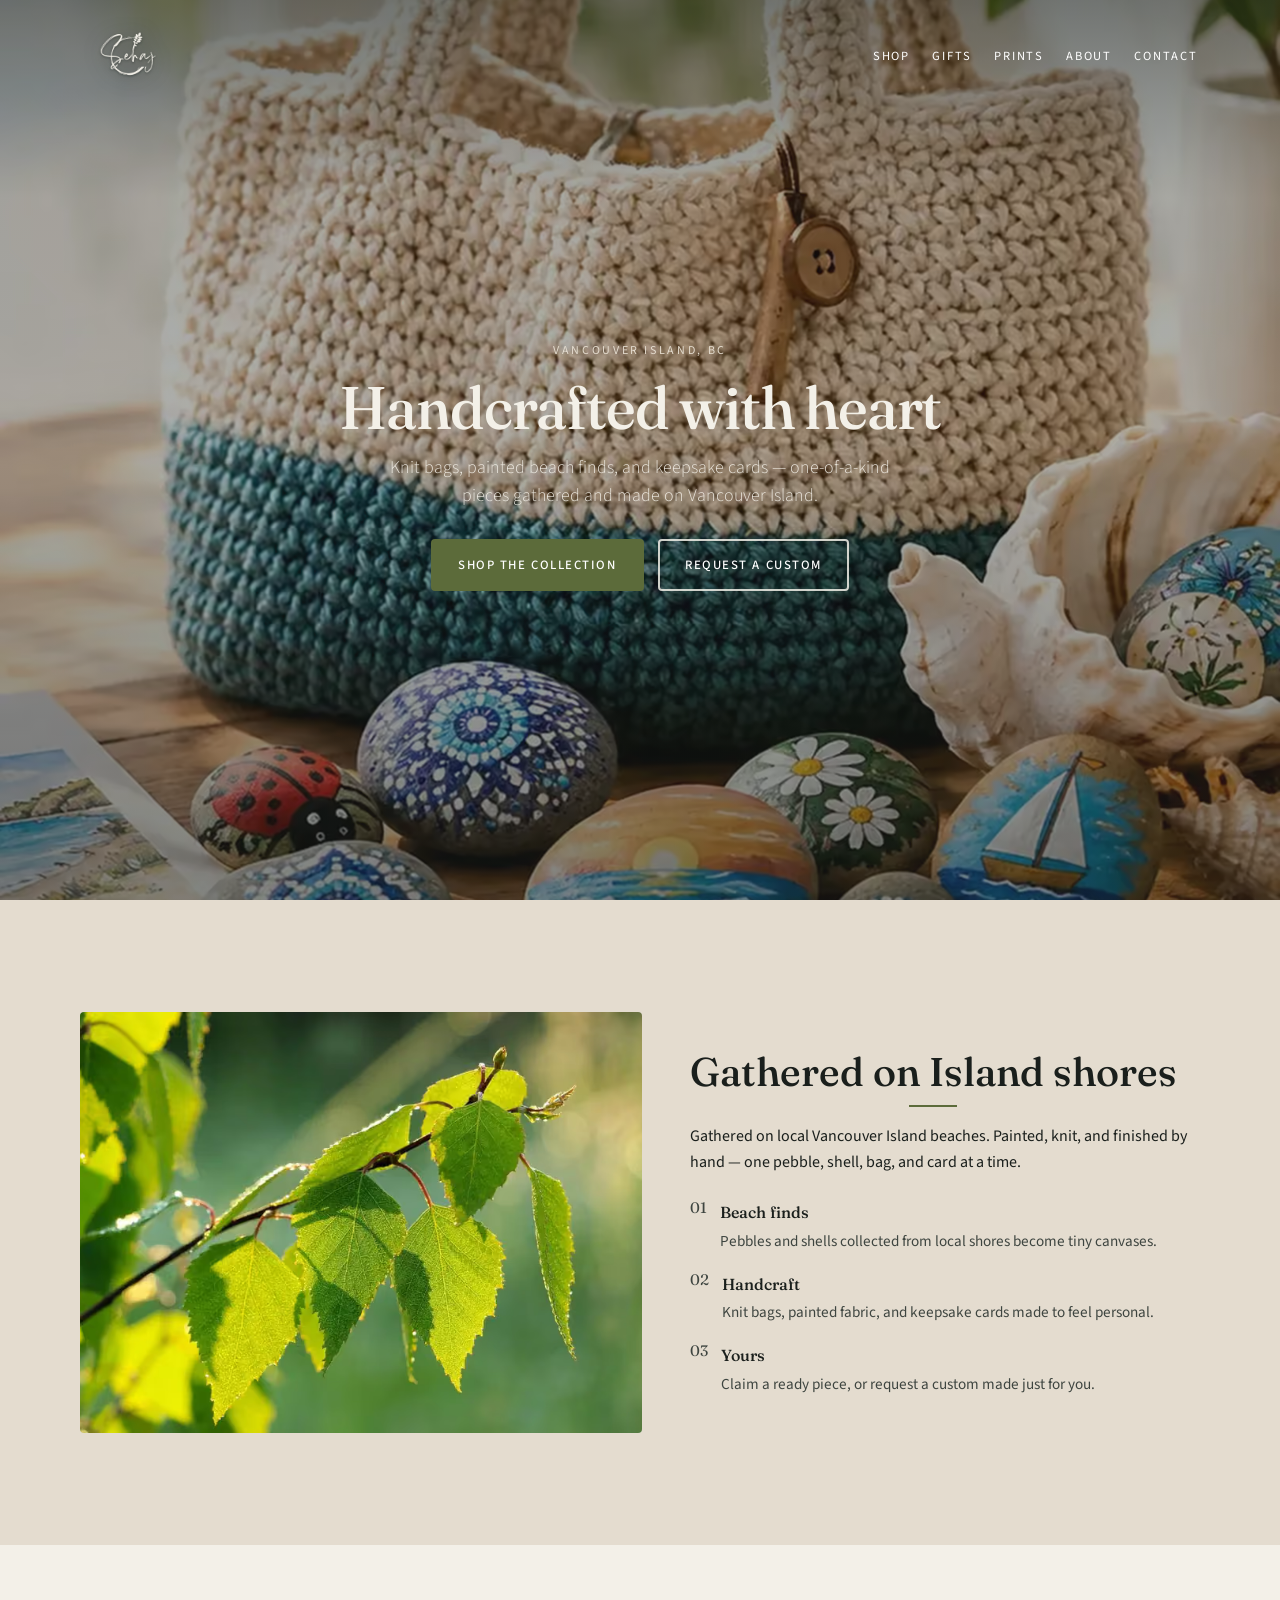
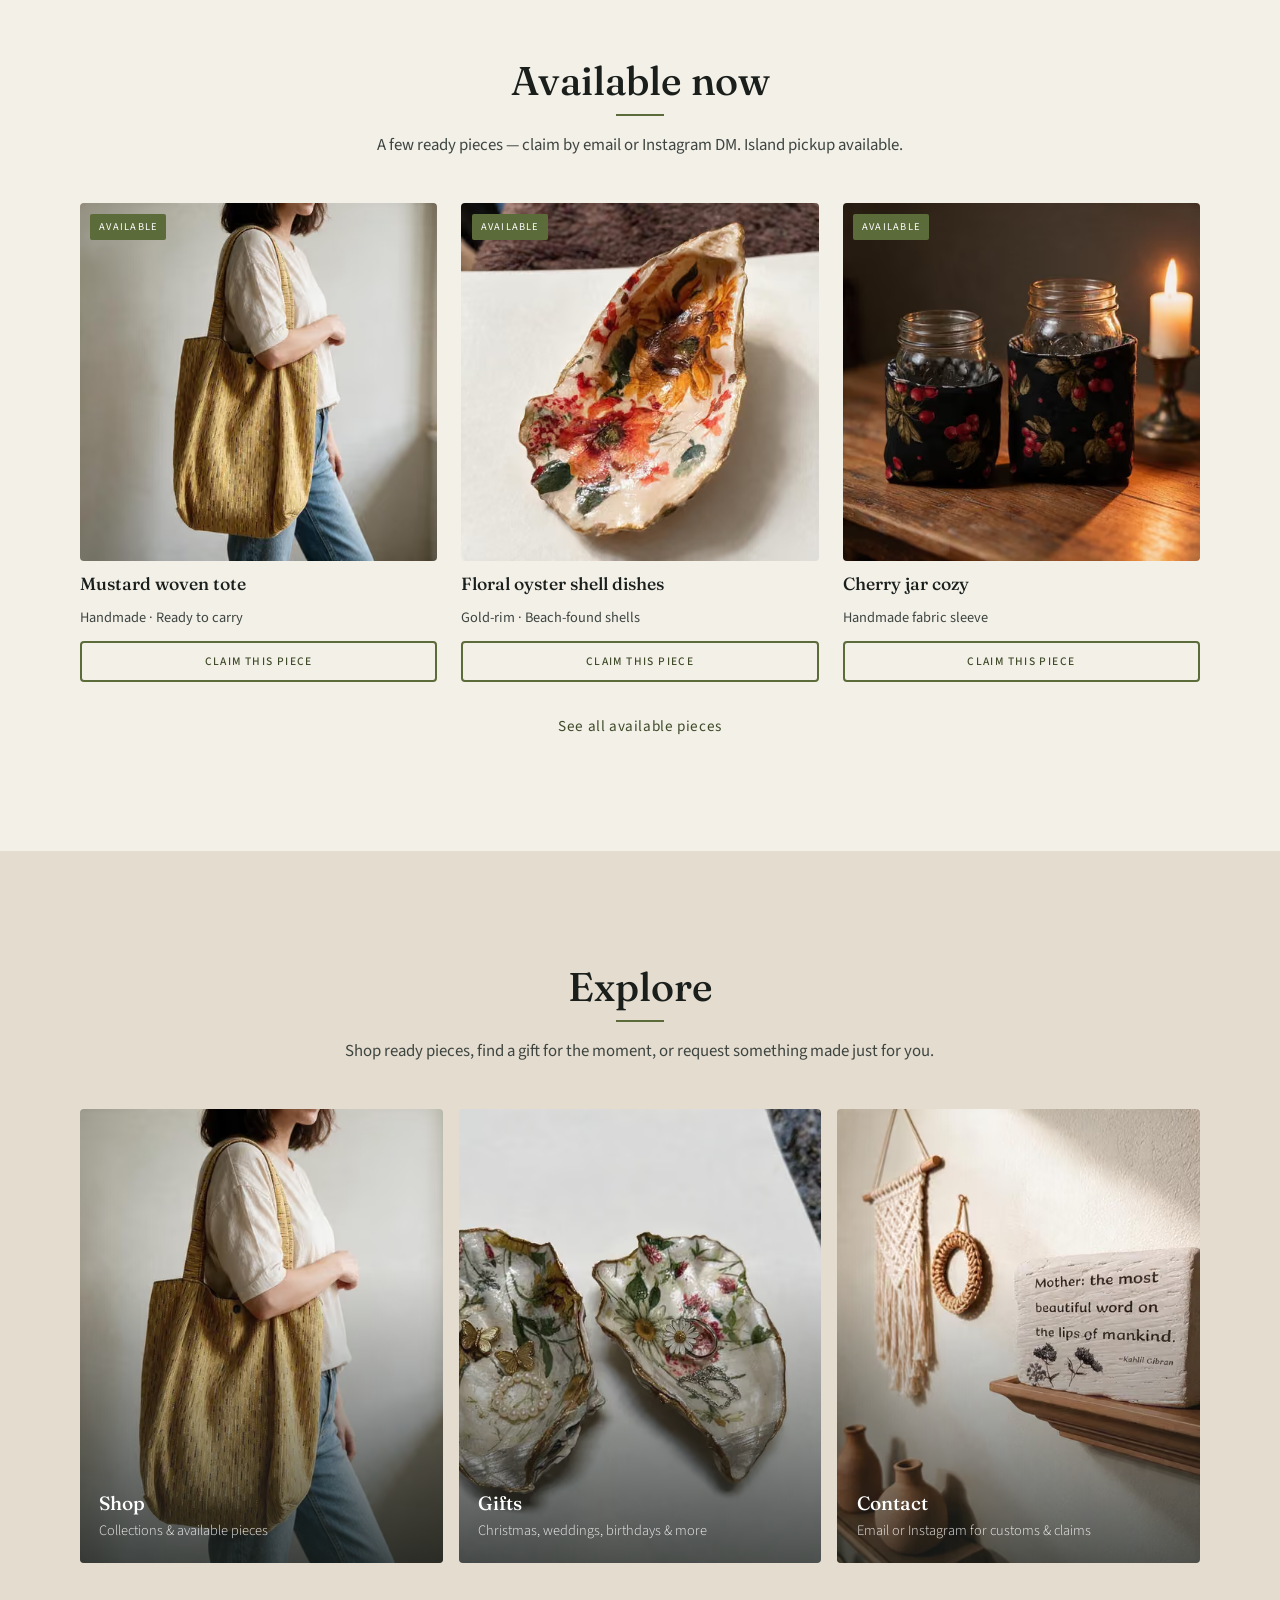
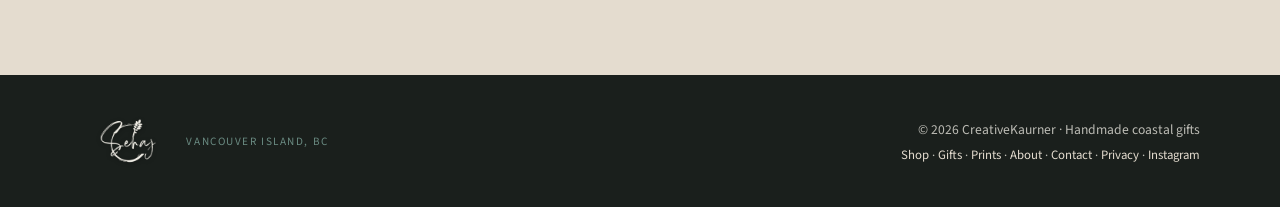
==== commit edb07d17: "second update" ====
--- a/index.html
+++ b/index.html
@@ -14,6 +14,8 @@
     <meta property="og:description" content="Handcrafted coastal treasures from Vancouver Island — knit bags, painted beach finds, keepsake cards, custom art, and nature prints.">
     <meta property="og:url" content="https://creativekaurner.ca/">
     <meta property="og:image" content="https://creativekaurner.ca/images/creativekaurner-og.jpg">
+    <meta property="og:image:width" content="1200">
+    <meta property="og:image:height" content="628">
     <meta property="og:locale" content="en_CA">
     <meta name="twitter:card" content="summary_large_image">
     <meta name="twitter:title" content="CreativeKaurner — Handcrafted with heart on Vancouver Island">
@@ -25,24 +27,45 @@
     <link rel="manifest" href="site.webmanifest">
     <link rel="preload" href="fonts/source-sans-3-latin-wght.woff2" as="font" type="font/woff2" crossorigin>
     <link rel="preload" href="fonts/fraunces-latin-opsz-wght.woff2" as="font" type="font/woff2" crossorigin>
-    <link rel="preload" as="image" href="images/creativekaurner-handmade-hero-1280.avif" imagesrcset="images/creativekaurner-handmade-hero-768.avif 768w, images/creativekaurner-handmade-hero-1280.avif 1280w, images/creativekaurner-handmade-hero-1920.avif 1920w" imagesizes="100vw" type="image/avif" fetchpriority="high">
+    <link rel="preload" as="image" href="images/creativekaurner-handmade-hero-1280.avif" imagesrcset="images/creativekaurner-handmade-hero-768.avif 768w, images/creativekaurner-handmade-hero-1280.avif 1280w, images/creativekaurner-handmade-hero-1920.avif 1670w" imagesizes="100vw" type="image/avif" fetchpriority="high">
     <link rel="stylesheet" href="css/styles.css">
     <script type="application/ld+json">
     {
       "@context": "https://schema.org",
-      "@type": "LocalBusiness",
-      "name": "CreativeKaurner",
-      "alternateName": "Sehaj Creative-kaurner",
-      "description": "Handcrafted coastal treasures from Vancouver Island — knit bags, painted beach finds, keepsake cards, custom art, and nature prints.",
-      "url": "https://creativekaurner.ca/",
-      "email": "Creativekaurner@gmail.com",
-      "image": "https://creativekaurner.ca/images/creativekaurner-og.jpg",
-      "areaServed": {
-        "@type": "Place",
-        "name": "Vancouver Island, British Columbia"
-      },
-      "sameAs": [
-        "https://www.instagram.com/creativekaurner/"
+      "@graph": [
+        {
+          "@type": "WebSite",
+          "name": "CreativeKaurner",
+          "url": "https://creativekaurner.ca/"
+        },
+        {
+          "@type": ["LocalBusiness", "Handicraft"],
+          "name": "CreativeKaurner",
+          "alternateName": "Sehaj Creative-kaurner",
+          "description": "Handcrafted coastal treasures from Vancouver Island — woven bags, painted beach finds, plaques, cozies, and nature prints.",
+          "url": "https://creativekaurner.ca/",
+          "email": "Creativekaurner@gmail.com",
+          "image": "https://creativekaurner.ca/images/creativekaurner-og.jpg",
+          "priceRange": "$$",
+          "address": {
+            "@type": "PostalAddress",
+            "addressRegion": "BC",
+            "addressCountry": "CA",
+            "addressLocality": "Vancouver Island"
+          },
+          "areaServed": {
+            "@type": "Place",
+            "name": "Vancouver Island, British Columbia"
+          },
+          "hasOfferCatalog": {
+            "@type": "OfferCatalog",
+            "name": "Handmade coastal craft collections",
+            "url": "https://creativekaurner.ca/shop.html"
+          },
+          "sameAs": [
+            "https://www.instagram.com/creativekaurner/"
+          ]
+        }
       ]
     }
     </script>
@@ -51,7 +74,7 @@
     <a class="skip-link" href="#main">Skip to content</a>
     <nav class="navbar" id="navbar" aria-label="Primary">
         <div class="container nav-inner">
-            <a class="brand-lockup" href="index.html">
+            <a class="brand-lockup" href="/">
                 <img src="images/creativekaurner-logo-white.png" alt="CreativeKaurner — Sehaj" class="logo-img" width="224" height="224">
             </a>
             <button class="nav-toggle" type="button" aria-expanded="false" aria-controls="navLinks" aria-label="Open menu">
@@ -64,8 +87,8 @@
     </nav>
 <header class="hero" id="top">
         <picture class="hero-media">
-            <source type="image/avif" srcset="images/creativekaurner-handmade-hero-768.avif 768w, images/creativekaurner-handmade-hero-1280.avif 1280w, images/creativekaurner-handmade-hero-1920.avif 1920w" sizes="100vw">
-            <img class="hero-img" src="images/creativekaurner-handmade-hero-1280.webp" srcset="images/creativekaurner-handmade-hero-768.webp 768w, images/creativekaurner-handmade-hero-1280.webp 1280w, images/creativekaurner-handmade-hero-1920.webp 1920w" sizes="100vw" alt="" width="1920" height="2207" fetchpriority="high" decoding="sync">
+            <source type="image/avif" srcset="images/creativekaurner-handmade-hero-768.avif 768w, images/creativekaurner-handmade-hero-1280.avif 1280w, images/creativekaurner-handmade-hero-1920.avif 1670w" sizes="100vw">
+            <img class="hero-img" src="images/creativekaurner-handmade-hero-1280.webp" srcset="images/creativekaurner-handmade-hero-768.webp 768w, images/creativekaurner-handmade-hero-1280.webp 1280w, images/creativekaurner-handmade-hero-1920.webp 1670w" sizes="100vw" alt="" width="1670" height="1920" fetchpriority="high" decoding="sync">
         </picture>
         <div class="hero-content">
             <p class="hero-place">Vancouver Island, BC</p>
@@ -141,7 +164,7 @@
                         <span class="badge">Available</span>
                         <picture>
                             <source type="image/avif" srcset="images/handmade-floral-oyster-shell-dishes-480.avif 480w, images/handmade-floral-oyster-shell-dishes-800.avif 800w" sizes="(min-width: 900px) 22vw, (min-width: 560px) 46vw, 92vw">
-                            <img src="images/handmade-floral-oyster-shell-dishes-480.webp" srcset="images/handmade-floral-oyster-shell-dishes-480.webp 480w, images/handmade-floral-oyster-shell-dishes-800.webp 800w" sizes="(min-width: 900px) 22vw, (min-width: 560px) 46vw, 92vw" alt="Floral gold-rim oyster shell dishes" width="800" height="800" loading="lazy" decoding="async">
+                            <img src="images/handmade-floral-oyster-shell-dishes-480.webp" srcset="images/handmade-floral-oyster-shell-dishes-480.webp 480w, images/handmade-floral-oyster-shell-dishes-800.webp 800w" sizes="(min-width: 900px) 22vw, (min-width: 560px) 46vw, 92vw" alt="Sunflower floral gold-rim oyster shell dish" width="800" height="800" loading="lazy" decoding="async">
                         </picture>
                     </div>
                     <h3>Floral oyster shell dishes</h3>
@@ -153,7 +176,7 @@
                         <span class="badge">Available</span>
                         <picture>
                             <source type="image/avif" srcset="images/handmade-cherry-jar-cozy-480.avif 480w, images/handmade-cherry-jar-cozy-800.avif 800w" sizes="(min-width: 900px) 22vw, (min-width: 560px) 46vw, 92vw">
-                            <img src="images/handmade-cherry-jar-cozy-480.webp" srcset="images/handmade-cherry-jar-cozy-480.webp 480w, images/handmade-cherry-jar-cozy-800.webp 800w" sizes="(min-width: 900px) 22vw, (min-width: 560px) 46vw, 92vw" alt="Cherry-print fabric cozy on amber jar" width="800" height="800" loading="lazy" decoding="async">
+                            <img src="images/handmade-cherry-jar-cozy-480.webp" srcset="images/handmade-cherry-jar-cozy-480.webp 480w, images/handmade-cherry-jar-cozy-800.webp 800w" sizes="(min-width: 900px) 22vw, (min-width: 560px) 46vw, 92vw" alt="Cherry-print fabric cozies on clear mason jars" width="800" height="800" loading="lazy" decoding="async">
                         </picture>
                     </div>
                     <h3>Cherry jar cozy</h3>
@@ -182,7 +205,7 @@
                 <a class="tile" href="gifts.html">
                     <picture>
                         <source type="image/avif" srcset="images/creativekaurner-explore-gifts-480.avif 480w, images/creativekaurner-explore-gifts-800.avif 800w" sizes="(min-width: 700px) 30vw, 92vw">
-                        <img class="tile-media" src="images/creativekaurner-explore-gifts-800.webp" srcset="images/creativekaurner-explore-gifts-480.webp 480w, images/creativekaurner-explore-gifts-800.webp 800w" sizes="(min-width: 700px) 30vw, 92vw" alt="Floral oyster shell dishes as gift-ready keepsakes" width="800" height="1000" loading="lazy" decoding="async">
+                        <img class="tile-media" src="images/creativekaurner-explore-gifts-800.webp" srcset="images/creativekaurner-explore-gifts-480.webp 480w, images/creativekaurner-explore-gifts-800.webp 800w" sizes="(min-width: 700px) 30vw, 92vw" alt="Daisy floral oyster shell dishes as gift-ready keepsakes" width="800" height="1000" loading="lazy" decoding="async">
                     </picture>
                     <div class="tile-scrim"></div>
                     <div class="tile-body"><h3>Gifts</h3><p>Christmas, weddings, birthdays &amp; more</p></div>
@@ -208,7 +231,12 @@
             <div class="footer-meta">
                 <p>© <span id="year"></span> CreativeKaurner · Handmade coastal gifts</p>
                 <p class="footer-links">
-                    <a href="privacy.html">Privacy</a>
+                    <a href="shop.html">Shop</a>
+                    · <a href="gifts.html">Gifts</a>
+                    · <a href="prints.html">Prints</a>
+                    · <a href="about.html">About</a>
+                    · <a href="contact.html">Contact</a>
+                    · <a href="privacy.html">Privacy</a>
                     · <a href="https://www.instagram.com/creativekaurner/" target="_blank" rel="noopener noreferrer">Instagram</a>
                 </p>
             </div>
--- a/css/styles.css
+++ b/css/styles.css
@@ -253,17 +253,24 @@
 
         .nav-links.open { display: flex; }
 
+        .nav-links li {
+            width: 100%;
+            display: block;
+        }
+
         .nav-links a {
             color: var(--white);
             text-decoration: none;
             font-size: 0.78rem;
             letter-spacing: 0.14em;
             text-transform: uppercase;
-            padding: 0.75rem 0.25rem;
+            padding: 0.75rem 0.5rem;
             min-height: 44px;
-            display: inline-flex;
+            display: flex;
+            width: 100%;
             align-items: center;
             position: relative;
+            box-sizing: border-box;
         }
 
         .nav-links a::after {
@@ -298,10 +305,16 @@
                 gap: 0.2rem 1.1rem;
                 align-items: center;
             }
-            .nav-links a { padding: 0.5rem 0.15rem; min-height: 44px; }
-        }
-
-        /* â€”â€” Buttons â€”â€” */
+            .nav-links li { width: auto; }
+            .nav-links a {
+                width: auto;
+                display: inline-flex;
+                padding: 0.5rem 0.15rem;
+                min-height: 44px;
+            }
+        }
+
+        /* —— Buttons —— */
         .btn {
             display: inline-flex;
             align-items: center;
@@ -379,7 +392,7 @@
             justify-content: center;
         }
 
-        /* â€”â€” Hero â€”â€” */
+        /* —— Hero —— */
         .hero {
             position: relative;
             min-height: 100vh;
@@ -493,7 +506,7 @@
             }
         }
 
-        /* â€”â€” Sections â€”â€” */
+        /* —— Sections —— */
         .section {
             padding: var(--space-section) 0;
         }
@@ -552,7 +565,7 @@
             transform: translateY(0);
         }
 
-        /* â€”â€” Story â€”â€” */
+        /* —— Story —— */
         .story-strip {
             display: grid;
             gap: 2rem;
@@ -616,7 +629,7 @@
 
         .story-steps span { color: var(--ink-soft); font-size: 0.95rem; }
 
-        /* â€”â€” Collection / gift tiles â€”â€” */
+        /* —— Collection / gift tiles —— */
         .tile-grid {
             display: grid;
             grid-template-columns: 1fr;
@@ -715,7 +728,7 @@
         .tile-plain .tile-body h3 { color: var(--ink); }
         .tile-plain .tile-body p { color: var(--ink-soft); opacity: 1; }
 
-        /* â€”â€” Product grid â€”â€” */
+        /* —— Product grid —— */
         .product-grid {
             display: grid;
             grid-template-columns: 1fr;
@@ -821,7 +834,7 @@
 
         .gift-chips a:hover { color: var(--salal-deep); border-color: var(--salal); }
 
-        /* â€”â€” Custom form â€”â€” */
+        /* —— Custom form —— */
         .custom-layout {
             display: grid;
             gap: 2.5rem;
@@ -899,7 +912,7 @@
             font-size: 0.85rem;
         }
 
-        /* â€”â€” About / Contact â€”â€” */
+        /* —— About / Contact —— */
         .about-content,
         .contact-content {
             max-width: 40em;
@@ -1151,6 +1164,7 @@
     padding: clamp(1.25rem, 3vw, 1.75rem);
     max-height: 92vh;
     overflow: auto;
+    overscroll-behavior: contain;
     background: var(--ink);
     border-radius: var(--radius-soft);
     box-shadow: 0 24px 60px rgba(0, 0, 0, 0.35);
@@ -1172,11 +1186,16 @@
     cursor: pointer;
 }
 
-.lightbox-close:hover,
+.lightbox-close:hover {
+    background: var(--salal);
+    border-color: var(--salal);
+}
+
 .lightbox-close:focus-visible {
     background: var(--salal);
-    border-color: var(--salal);
-    outline: none;
+    border-color: var(--foam);
+    outline: 2px solid var(--sand);
+    outline-offset: 2px;
 }
 
 .lightbox-figure {
